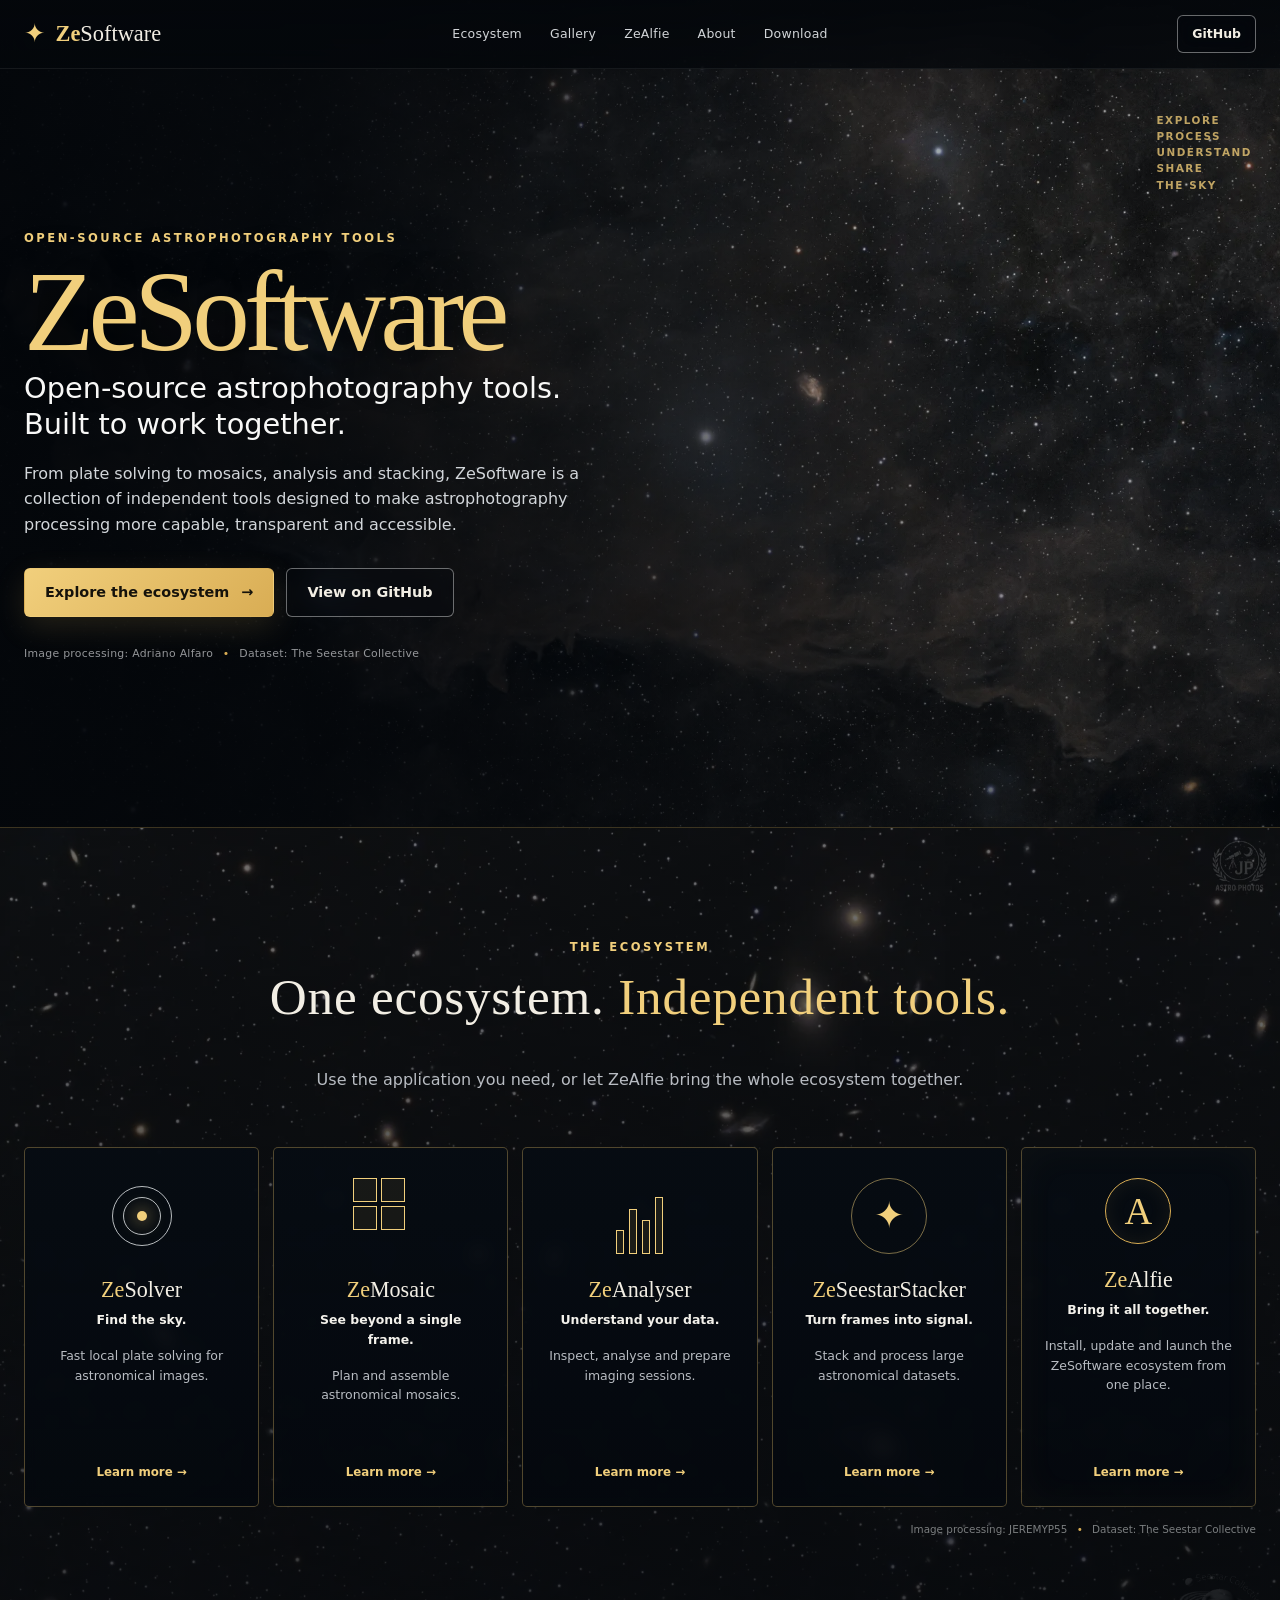
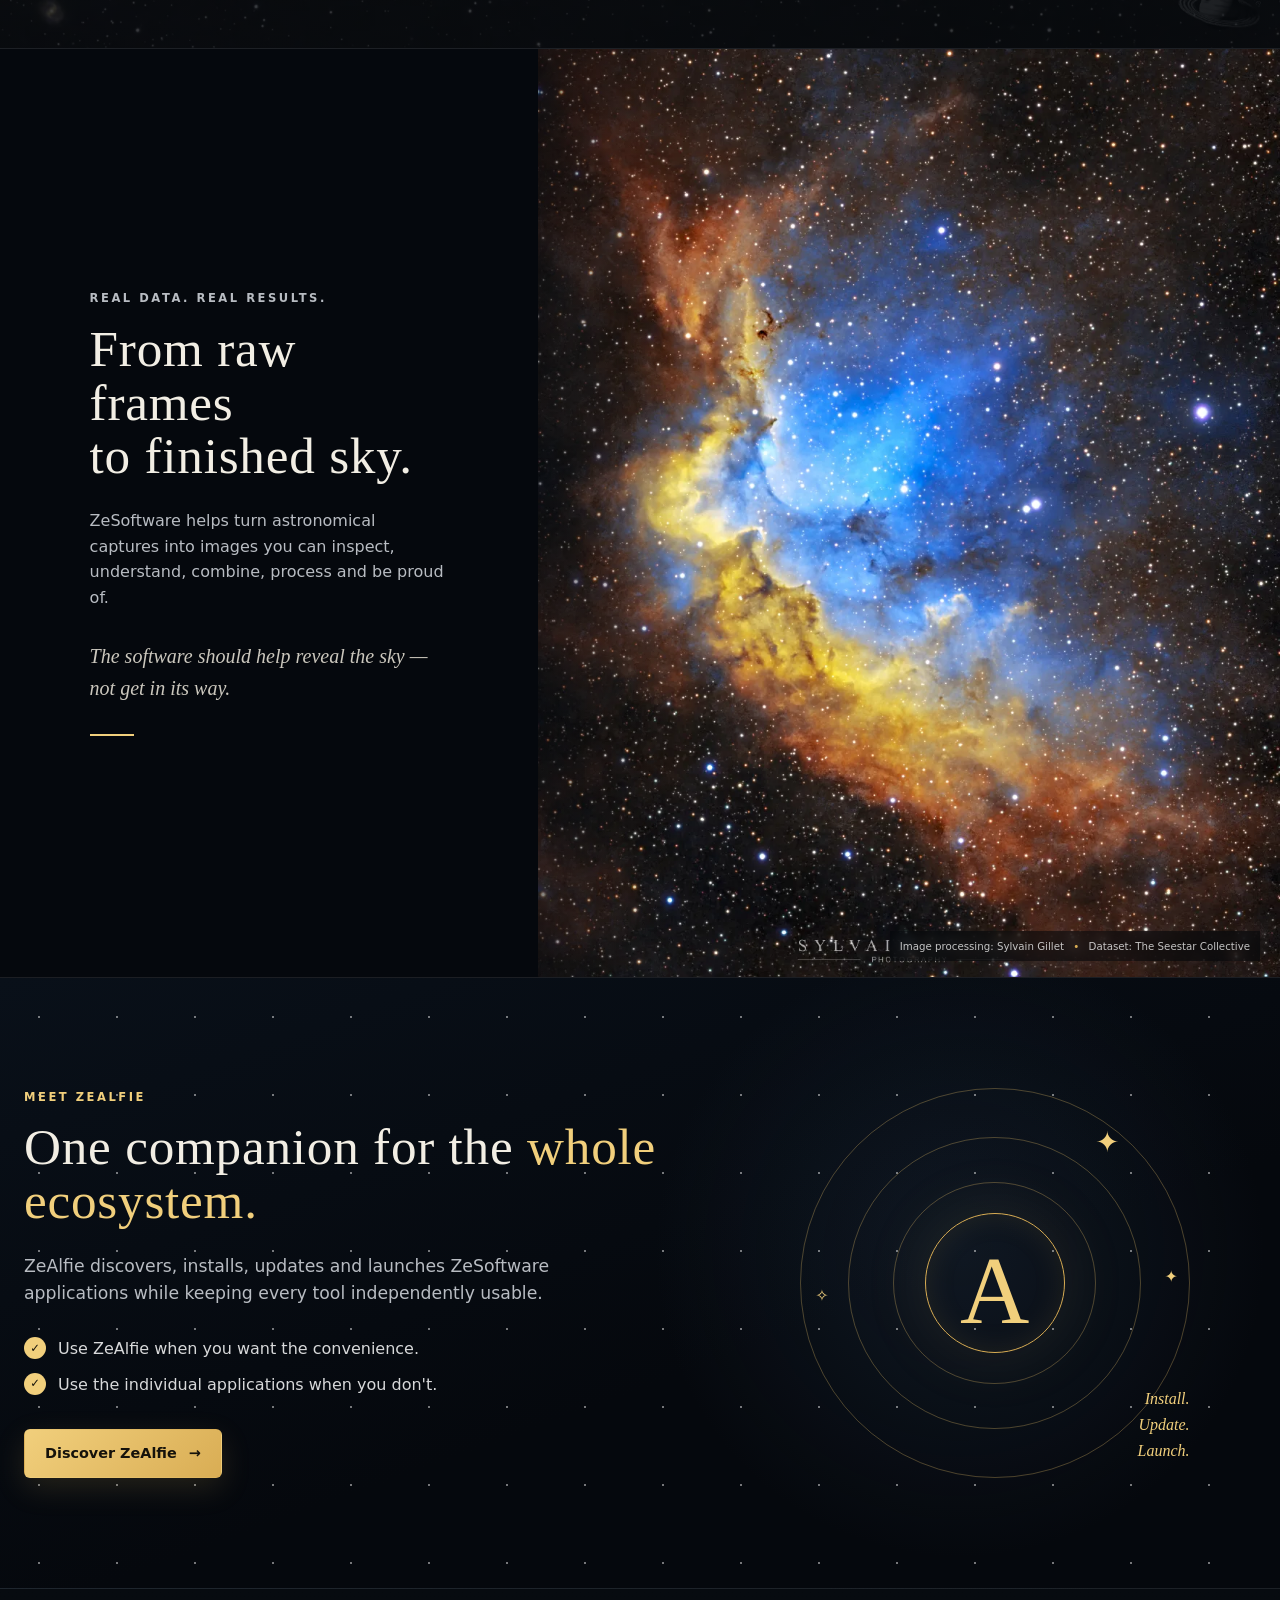
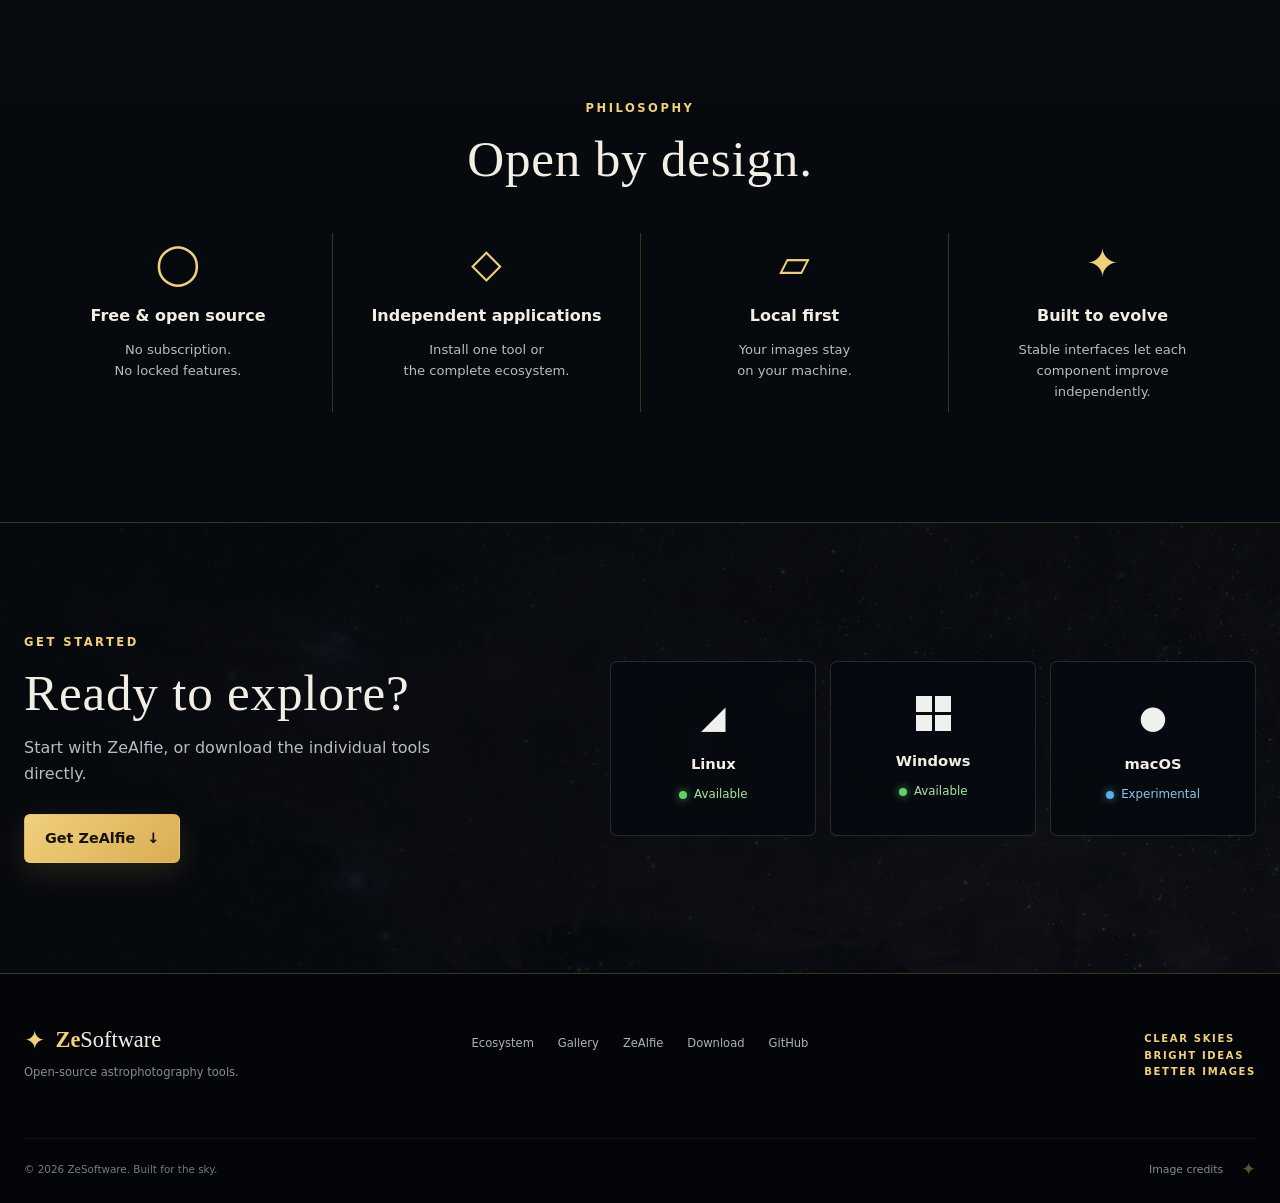
==== index.html @ c3cfb251 "feat: create ZeSoftware public website" ====
﻿<!doctype html>
<html lang="en">
<head>
    <meta charset="utf-8">
    <meta name="viewport" content="width=device-width, initial-scale=1">

    <title>ZeSoftware — Open-source astrophotography tools</title>

    <meta
        name="description"
        content="ZeSoftware is a collection of independent open-source astrophotography tools for plate solving, mosaics, analysis and stacking."
    >

    <meta name="theme-color" content="#070a0f">

    <link rel="stylesheet" href="css/site.css">
</head>

<body>

<header class="site-header" id="top">
    <div class="nav-shell">

        <a class="brand" href="#top" aria-label="ZeSoftware home">
            <span class="brand-star" aria-hidden="true">✦</span>
            <span class="brand-name"><strong>Ze</strong>Software</span>
        </a>

        <button
            class="nav-toggle"
            type="button"
            aria-label="Open navigation"
            aria-expanded="false"
            aria-controls="main-nav"
        >
            <span></span>
            <span></span>
            <span></span>
        </button>

        <nav class="main-nav" id="main-nav" aria-label="Main navigation">
            <a href="#ecosystem">Ecosystem</a>
            <a href="#results">Gallery</a>
            <a href="#zealfie">ZeAlfie</a>
            <a href="#principles">About</a>
            <a href="#download">Download</a>
        </nav>

        <a
            class="button button-small button-outline header-github"
            href="https://github.com/tinystork"
            target="_blank"
            rel="noopener noreferrer"
        >
            GitHub
        </a>

    </div>
</header>


<main>

    <!-- ======================================================
         HERO
         ====================================================== -->

    <section class="hero" aria-labelledby="hero-title">

        <div class="hero-image" aria-hidden="true"></div>
        <div class="hero-shade" aria-hidden="true"></div>

        <div class="shell hero-content">

            <p class="eyebrow">
                Open-source astrophotography tools
            </p>

            <h1 id="hero-title">ZeSoftware</h1>

            <p class="hero-tagline">
                Open-source astrophotography tools.<br>
                <strong>Built to work together.</strong>
            </p>

            <p class="hero-copy">
                From plate solving to mosaics, analysis and stacking,
                ZeSoftware is a collection of independent tools designed
                to make astrophotography processing more capable,
                transparent and accessible.
            </p>

            <div class="hero-actions">
                <a class="button button-primary" href="#ecosystem">
                    Explore the ecosystem
                    <span aria-hidden="true">→</span>
                </a>

                <a
                    class="button button-outline"
                    href="https://github.com/tinystork"
                    target="_blank"
                    rel="noopener noreferrer"
                >
                    View on GitHub
                </a>
            </div>

            <p class="image-credit">
                Image processing: Adriano Alfaro
                <span>•</span>
                Dataset: The Seestar Collective
            </p>

        </div>

        <div class="hero-side-note" aria-hidden="true">
            <span>EXPLORE</span>
            <span>PROCESS</span>
            <span>UNDERSTAND</span>
            <span>SHARE</span>
            <span>THE SKY</span>
        </div>

    </section>


    <!-- ======================================================
         ECOSYSTEM
         ====================================================== -->

    <section class="ecosystem section" id="ecosystem">

        <div class="ecosystem-background" aria-hidden="true"></div>
        <div class="ecosystem-overlay" aria-hidden="true"></div>

        <div class="shell relative">

            <header class="section-heading centered">
                <p class="eyebrow">The ecosystem</p>

                <h2>
                    One ecosystem.
                    <span>Independent tools.</span>
                </h2>

                <p>
                    Use the application you need, or let ZeAlfie
                    bring the whole ecosystem together.
                </p>
            </header>


            <div class="product-grid">

                <article class="product-card">
                    <div class="product-symbol" aria-hidden="true">
                        <span class="orbit orbit-one"></span>
                        <span class="orbit orbit-two"></span>
                        <span class="orbit-dot"></span>
                    </div>

                    <h3><span>Ze</span>Solver</h3>
                    <p class="product-tagline">Find the sky.</p>
                    <p>
                        Fast local plate solving for astronomical images.
                    </p>
                    <a href="https://github.com/tinystork/ZeSolver"
                       target="_blank"
                       rel="noopener noreferrer">
                        Learn more →
                    </a>
                </article>


                <article class="product-card">
                    <div class="product-symbol mosaic-symbol" aria-hidden="true">
                        <span></span>
                        <span></span>
                        <span></span>
                        <span></span>
                    </div>

                    <h3><span>Ze</span>Mosaic</h3>
                    <p class="product-tagline">See beyond a single frame.</p>
                    <p>
                        Plan and assemble astronomical mosaics.
                    </p>
                    <a href="https://github.com/tinystork/ZeMosaic"
                       target="_blank"
                       rel="noopener noreferrer">
                        Learn more →
                    </a>
                </article>


                <article class="product-card">
                    <div class="product-symbol analyser-symbol" aria-hidden="true">
                        <i></i>
                        <i></i>
                        <i></i>
                        <i></i>
                    </div>

                    <h3><span>Ze</span>Analyser</h3>
                    <p class="product-tagline">Understand your data.</p>
                    <p>
                        Inspect, analyse and prepare imaging sessions.
                    </p>
                    <a href="https://github.com/tinystork"
                       target="_blank"
                       rel="noopener noreferrer">
                        Learn more →
                    </a>
                </article>


                <article class="product-card">
                    <div class="product-symbol stacker-symbol" aria-hidden="true">
                        <span>✦</span>
                    </div>

                    <h3><span>Ze</span>SeestarStacker</h3>
                    <p class="product-tagline">Turn frames into signal.</p>
                    <p>
                        Stack and process large astronomical datasets.
                    </p>
                    <a href="https://github.com/tinystork/zeseestarstacker"
                       target="_blank"
                       rel="noopener noreferrer">
                        Learn more →
                    </a>
                </article>


                <article class="product-card product-card-featured">
                    <div class="product-symbol alfie-symbol" aria-hidden="true">
                        A
                    </div>

                    <h3><span>Ze</span>Alfie</h3>
                    <p class="product-tagline">Bring it all together.</p>
                    <p>
                        Install, update and launch the ZeSoftware ecosystem
                        from one place.
                    </p>
                    <a href="https://github.com/tinystork/ZeAlfie"
                       target="_blank"
                       rel="noopener noreferrer">
                        Learn more →
                    </a>
                </article>

            </div>

            <p class="section-credit">
                Image processing: JEREMYP55
                <span>•</span>
                Dataset: The Seestar Collective
            </p>

        </div>
    </section>


    <!-- ======================================================
         RESULTS
         ====================================================== -->

    <section class="showcase" id="results">

        <div class="showcase-copy">

            <div class="showcase-copy-inner">

                <p class="eyebrow">Real data. Real results.</p>

                <h2>
                    From raw frames<br>
                    to finished sky.
                </h2>

                <p>
                    ZeSoftware helps turn astronomical captures into
                    images you can inspect, understand, combine,
                    process and be proud of.
                </p>

                <blockquote>
                    The software should help reveal the sky —
                    not get in its way.
                </blockquote>

                <span class="gold-rule" aria-hidden="true"></span>

            </div>

        </div>


        <figure class="showcase-image">
            <img
                src="media/astrophotography/showcase-sylvain-gillet.png"
                alt="Processed astrophotography image by Sylvain Gillet using a dataset from The Seestar Collective."
            >

            <figcaption>
                Image processing: Sylvain Gillet
                <span>•</span>
                Dataset: The Seestar Collective
            </figcaption>
        </figure>

    </section>


    <!-- ======================================================
         ZEALFIE
         ====================================================== -->

    <section class="zealfie section" id="zealfie">

        <div class="zealfie-stars" aria-hidden="true"></div>

        <div class="shell zealfie-layout">

            <div class="zealfie-copy">

                <p class="eyebrow">Meet ZeAlfie</p>

                <h2>
                    One companion for the
                    <span>whole ecosystem.</span>
                </h2>

                <p class="large-copy">
                    ZeAlfie discovers, installs, updates and launches
                    ZeSoftware applications while keeping every tool
                    independently usable.
                </p>

                <ul class="check-list">
                    <li>
                        <span>✓</span>
                        Use ZeAlfie when you want the convenience.
                    </li>

                    <li>
                        <span>✓</span>
                        Use the individual applications when you don't.
                    </li>
                </ul>

                <a
                    class="button button-primary"
                    href="https://github.com/tinystork/ZeAlfie"
                    target="_blank"
                    rel="noopener noreferrer"
                >
                    Discover ZeAlfie
                    <span aria-hidden="true">→</span>
                </a>

            </div>


            <div class="alfie-emblem" aria-hidden="true">

                <div class="alfie-emblem-ring ring-one"></div>
                <div class="alfie-emblem-ring ring-two"></div>
                <div class="alfie-emblem-ring ring-three"></div>

                <div class="alfie-letter">A</div>

                <span class="alfie-star star-a">✦</span>
                <span class="alfie-star star-b">✧</span>
                <span class="alfie-star star-c">✦</span>

                <p>
                    Install.<br>
                    Update.<br>
                    Launch.
                </p>

            </div>

        </div>

    </section>


    <!-- ======================================================
         PRINCIPLES
         ====================================================== -->

    <section class="principles section" id="principles">

        <div class="shell">

            <header class="section-heading centered compact">
                <p class="eyebrow">Philosophy</p>
                <h2>Open by design.</h2>
            </header>


            <div class="principle-grid">

                <article class="principle">
                    <div class="principle-icon">◯</div>
                    <h3>Free &amp; open source</h3>
                    <p>
                        No subscription.<br>
                        No locked features.
                    </p>
                </article>


                <article class="principle">
                    <div class="principle-icon">◇</div>
                    <h3>Independent applications</h3>
                    <p>
                        Install one tool or<br>
                        the complete ecosystem.
                    </p>
                </article>


                <article class="principle">
                    <div class="principle-icon">▱</div>
                    <h3>Local first</h3>
                    <p>
                        Your images stay<br>
                        on your machine.
                    </p>
                </article>


                <article class="principle">
                    <div class="principle-icon">✦</div>
                    <h3>Built to evolve</h3>
                    <p>
                        Stable interfaces let each component
                        improve independently.
                    </p>
                </article>

            </div>

        </div>

    </section>


    <!-- ======================================================
         DOWNLOAD
         ====================================================== -->

    <section class="download section" id="download">

        <div class="download-sky" aria-hidden="true"></div>

        <div class="shell download-layout">

            <div class="download-copy">
                <p class="eyebrow">Get started</p>

                <h2>Ready to explore?</h2>

                <p>
                    Start with ZeAlfie, or download the individual
                    tools directly.
                </p>

                <a
                    class="button button-primary"
                    href="https://github.com/tinystork/ZeAlfie"
                    target="_blank"
                    rel="noopener noreferrer"
                >
                    Get ZeAlfie
                    <span aria-hidden="true">↓</span>
                </a>
            </div>


            <div class="platform-grid">

                <article class="platform-card">
                    <div class="platform-icon">◢</div>
                    <h3>Linux</h3>
                    <p class="platform-status available">
                        <span></span>
                        Available
                    </p>
                </article>


                <article class="platform-card">
                    <div class="platform-icon windows-icon">
                        <span></span>
                        <span></span>
                        <span></span>
                        <span></span>
                    </div>

                    <h3>Windows</h3>
                    <p class="platform-status available">
                        <span></span>
                        Available
                    </p>
                </article>


                <article class="platform-card">
                    <div class="platform-icon">●</div>
                    <h3>macOS</h3>
                    <p class="platform-status experimental">
                        <span></span>
                        Experimental
                    </p>
                </article>

            </div>

        </div>
    </section>

</main>


<!-- ==========================================================
     FOOTER
     ========================================================== -->

<footer class="site-footer">

    <div class="shell footer-grid">

        <div>
            <a class="brand footer-brand" href="#top">
                <span class="brand-star">✦</span>
                <span class="brand-name"><strong>Ze</strong>Software</span>
            </a>

            <p class="footer-description">
                Open-source astrophotography tools.
            </p>
        </div>


        <nav class="footer-nav" aria-label="Footer navigation">
            <a href="#ecosystem">Ecosystem</a>
            <a href="#results">Gallery</a>
            <a href="#zealfie">ZeAlfie</a>
            <a href="#download">Download</a>
            <a
                href="https://github.com/tinystork"
                target="_blank"
                rel="noopener noreferrer"
            >
                GitHub
            </a>
        </nav>


        <div class="footer-motto">
            <span>Clear skies</span>
            <span>Bright ideas</span>
            <span>Better images</span>
        </div>

    </div>


    <div class="shell footer-bottom">

        <p>
            © 2026 ZeSoftware.
            Built for the sky.
        </p>

        <div class="footer-credit-link">
            <button
                type="button"
                class="credits-button"
                id="credits-button"
            >
                Image credits
            </button>

            <button
                type="button"
                class="secret-star"
                id="secret-star"
                aria-label="A small golden star"
                title=""
            >
                ✦
            </button>
        </div>

    </div>

</footer>


<!-- ==========================================================
     IMAGE CREDITS MODAL
     ========================================================== -->

<div
    class="modal"
    id="credits-modal"
    aria-hidden="true"
    role="dialog"
    aria-modal="true"
    aria-labelledby="credits-title"
>

    <div class="modal-backdrop" data-close-modal></div>

    <div class="modal-panel">

        <button
            class="modal-close"
            type="button"
            aria-label="Close image credits"
            data-close-modal
        >
            ×
        </button>

        <p class="eyebrow">Acknowledgements</p>

        <h2 id="credits-title">Image credits</h2>

        <div class="credits-list">

            <p>
                <strong>Hero image</strong><br>
                Image processing: Adriano Alfaro<br>
                Dataset: The Seestar Collective
            </p>

            <p>
                <strong>Showcase image</strong><br>
                Image processing: Sylvain Gillet<br>
                Dataset: The Seestar Collective
            </p>

            <p>
                <strong>Ecosystem background</strong><br>
                Image processing: JEREMYP55<br>
                Dataset: The Seestar Collective
            </p>

        </div>

    </div>

</div>


<!-- ==========================================================
     SECRET HOUSE OF ZESOFTWARE
     ========================================================== -->

<div
    class="crest-modal"
    id="crest-modal"
    aria-hidden="true"
    role="dialog"
    aria-modal="true"
    aria-label="House of ZeSoftware"
>

    <div class="crest-backdrop" data-close-crest></div>

    <div class="crest-panel">

        <button
            class="crest-close"
            type="button"
            aria-label="Close"
            data-close-crest
        >
            ×
        </button>

        <img
            src="media/armoiries.png"
            alt="The coat of arms of the House of ZeSoftware: a flying stork and two crossed butter knives beneath an astronomical star."
        >

        <p>
            <strong>HOUSE OF ZESOFTWARE</strong><br>
            <em>Minus acuti, sed bene tractati, omnia perficiunt.</em>
        </p>

    </div>

</div>


<script src="js/site.js"></script>

</body>
</html>
---- css/site.css ----
﻿:root {
    --bg: #070a0f;
    --bg-soft: #0b1017;
    --bg-card: rgba(8, 13, 19, 0.84);

    --text: #f2eee4;
    --text-soft: #b8bcc2;
    --text-muted: #858c96;

    --gold: #d9ad54;
    --gold-light: #f1cf7c;
    --gold-dark: #967035;

    --line: rgba(218, 174, 84, 0.25);
    --line-soft: rgba(255, 255, 255, 0.09);

    --shell: 1240px;

    --serif:
        Georgia,
        "Times New Roman",
        serif;

    --sans:
        Inter,
        ui-sans-serif,
        system-ui,
        -apple-system,
        BlinkMacSystemFont,
        "Segoe UI",
        sans-serif;
}


*,
*::before,
*::after {
    box-sizing: border-box;
}


html {
    scroll-behavior: smooth;
    background: var(--bg);
}


body {
    margin: 0;
    min-width: 320px;

    color: var(--text);
    background:
        radial-gradient(circle at 50% 0%, rgba(22, 37, 56, 0.30), transparent 40rem),
        var(--bg);

    font-family: var(--sans);
    font-size: 16px;
    line-height: 1.6;

    overflow-x: hidden;
}


body.modal-open {
    overflow: hidden;
}


img {
    display: block;
    max-width: 100%;
}


a {
    color: inherit;
    text-decoration: none;
}


button,
a {
    -webkit-tap-highlight-color: transparent;
}


button {
    font: inherit;
}


.shell {
    width: min(calc(100% - 48px), var(--shell));
    margin-inline: auto;
}


.relative {
    position: relative;
    z-index: 2;
}


.section {
    position: relative;
    padding: 110px 0;
}


.eyebrow {
    margin: 0 0 14px;

    color: var(--gold-light);

    font-size: 0.72rem;
    font-weight: 700;
    letter-spacing: 0.22em;
    text-transform: uppercase;
}


h1,
h2,
h3,
p {
    margin-top: 0;
}


h1,
h2 {
    font-family: var(--serif);
    font-weight: 400;
}


h2 {
    font-size: clamp(2rem, 4vw, 3.8rem);
    line-height: 1.05;
    letter-spacing: 0.015em;
}


h2 span {
    color: var(--gold-light);
}


.button {
    display: inline-flex;
    min-height: 48px;
    align-items: center;
    justify-content: center;
    gap: 12px;

    padding: 12px 20px;

    border: 1px solid transparent;
    border-radius: 6px;

    font-size: 0.9rem;
    font-weight: 700;

    transition:
        transform 160ms ease,
        border-color 160ms ease,
        color 160ms ease,
        background-color 160ms ease,
        box-shadow 160ms ease;
}


.button:hover {
    transform: translateY(-2px);
}


.button-primary {
    color: #15120b;

    background:
        linear-gradient(
            135deg,
            var(--gold-light),
            var(--gold)
        );

    box-shadow:
        0 10px 30px rgba(217, 173, 84, 0.15);
}


.button-primary:hover {
    box-shadow:
        0 12px 36px rgba(217, 173, 84, 0.26);
}


.button-outline {
    color: var(--text);

    border-color: rgba(255,255,255,0.40);
    background: rgba(6, 9, 14, 0.36);

    backdrop-filter: blur(8px);
}


.button-outline:hover {
    border-color: var(--gold);
}


.button-small {
    min-height: 38px;
    padding: 8px 14px;
    font-size: 0.78rem;
}


/* ============================================================
   HEADER
   ============================================================ */

.site-header {
    position: fixed;
    z-index: 50;
    top: 0;
    left: 0;
    width: 100%;

    border-bottom: 1px solid rgba(255,255,255,0.07);

    background:
        linear-gradient(
            180deg,
            rgba(4, 7, 11, 0.94),
            rgba(4, 7, 11, 0.80)
        );

    backdrop-filter: blur(14px);
}


.nav-shell {
    width: min(calc(100% - 48px), var(--shell));
    min-height: 68px;

    display: grid;
    grid-template-columns: 1fr auto 1fr;
    align-items: center;

    margin-inline: auto;
}


.brand {
    display: inline-flex;
    align-items: center;
    gap: 10px;
    justify-self: start;
}


.brand-star {
    color: var(--gold-light);
    font-size: 1.6rem;
    line-height: 1;
}


.brand-name {
    font-family: var(--serif);
    font-size: 1.4rem;
}


.brand-name strong {
    color: var(--gold-light);
    font-weight: 600;
}


.main-nav {
    display: flex;
    align-items: center;
    gap: 28px;
}


.main-nav a {
    position: relative;

    color: #d2d5d8;

    font-size: 0.78rem;
    letter-spacing: 0.02em;
}


.main-nav a::after {
    content: "";

    position: absolute;
    left: 50%;
    bottom: -8px;

    width: 0;
    height: 1px;

    background: var(--gold-light);

    transform: translateX(-50%);
    transition: width 160ms ease;
}


.main-nav a:hover {
    color: #fff;
}


.main-nav a:hover::after {
    width: 100%;
}


.header-github {
    justify-self: end;
}


.nav-toggle {
    display: none;
}


/* ============================================================
   HERO
   ============================================================ */

.hero {
    position: relative;

    min-height: 800px;
    height: 92vh;

    display: flex;
    align-items: center;

    overflow: hidden;

    border-bottom: 1px solid var(--line);
}


.hero-image {
    position: absolute;
    inset: 0;

    background-image:
        url("../media/astrophotography/hero-adriano-alfaro.png");

    background-size: cover;
    background-position: center 48%;
}


.hero-shade {
    position: absolute;
    inset: 0;

    background:
        linear-gradient(
            90deg,
            rgba(3, 6, 10, 0.96) 0%,
            rgba(3, 6, 10, 0.88) 25%,
            rgba(3, 6, 10, 0.48) 55%,
            rgba(3, 6, 10, 0.13) 80%,
            rgba(3, 6, 10, 0.23) 100%
        ),
        linear-gradient(
            180deg,
            rgba(3, 6, 10, 0.40),
            transparent 30%,
            rgba(3, 6, 10, 0.55)
        );
}


.hero-content {
    position: relative;
    z-index: 2;

    padding-top: 64px;
}


.hero h1 {
    max-width: 700px;

    margin-bottom: 8px;

    color: var(--gold-light);

    font-size: clamp(4.8rem, 9vw, 8.6rem);
    line-height: 0.88;
    letter-spacing: -0.05em;

    text-shadow:
        0 8px 50px rgba(0,0,0,0.55);
}


.hero-tagline {
    margin-bottom: 18px;

    color: #f8f8f7;

    font-size: clamp(1.25rem, 2.3vw, 1.8rem);
    line-height: 1.25;
}


.hero-tagline strong {
    font-weight: 500;
}


.hero-copy {
    max-width: 620px;
    margin-bottom: 30px;

    color: #d2d6da;
    font-size: 1rem;
}


.hero-actions {
    display: flex;
    flex-wrap: wrap;
    gap: 12px;
}


.image-credit {
    margin: 28px 0 0;

    color: rgba(235,238,240,0.62);

    font-size: 0.68rem;
    letter-spacing: 0.025em;
}


.image-credit span,
.section-credit span,
.showcase-image figcaption span {
    margin: 0 6px;
    color: var(--gold);
}


.hero-side-note {
    position: absolute;
    z-index: 2;

    top: 112px;
    right: max(28px, calc((100% - var(--shell)) / 2));

    display: flex;
    flex-direction: column;

    color: rgba(238, 202, 119, 0.78);

    font-size: 0.65rem;
    font-weight: 700;
    letter-spacing: 0.15em;
    line-height: 1.55;
}


/* ============================================================
   SECTION HEADINGS
   ============================================================ */

.section-heading {
    margin-bottom: 55px;
}


.section-heading.centered {
    text-align: center;
}


.section-heading.centered p:not(.eyebrow) {
    max-width: 680px;
    margin-inline: auto;
    color: var(--text-soft);
}


.section-heading.compact {
    margin-bottom: 48px;
}


/* ============================================================
   ECOSYSTEM
   ============================================================ */

.ecosystem {
    overflow: hidden;

    border-bottom: 1px solid var(--line-soft);
}


.ecosystem-background {
    position: absolute;
    inset: 0;

    background-image:
        url("../media/astrophotography/ecosystem-jeremyp55.png");

    background-size: cover;
    background-position: center;
}


.ecosystem-overlay {
    position: absolute;
    inset: 0;

    background:
        linear-gradient(
            rgba(4, 7, 11, 0.56),
            rgba(4, 7, 11, 0.80)
        );
}


.product-grid {
    display: grid;
    grid-template-columns: repeat(5, 1fr);
    gap: 14px;
}


.product-card {
    min-height: 360px;

    display: flex;
    flex-direction: column;
    align-items: center;

    padding: 30px 22px 24px;

    text-align: center;

    border: 1px solid rgba(223, 186, 103, 0.35);
    border-radius: 5px;

    background:
        linear-gradient(
            180deg,
            rgba(6, 12, 19, 0.90),
            rgba(4, 8, 14, 0.82)
        );

    backdrop-filter: blur(7px);

    transition:
        transform 180ms ease,
        border-color 180ms ease,
        background-color 180ms ease;
}


.product-card:hover {
    transform: translateY(-5px);
    border-color: rgba(242, 204, 117, 0.80);
}


.product-card-featured {
    box-shadow:
        inset 0 0 40px rgba(217,173,84,0.04);
}


.product-symbol {
    position: relative;

    width: 76px;
    height: 76px;

    display: grid;
    place-items: center;

    margin-bottom: 18px;

    color: var(--gold-light);
}


.orbit {
    position: absolute;
    border: 1px solid rgba(234, 237, 239, 0.78);
    border-radius: 50%;
}


.orbit-one {
    width: 60px;
    height: 60px;
}


.orbit-two {
    width: 38px;
    height: 38px;
}


.orbit-dot {
    width: 10px;
    height: 10px;

    border-radius: 50%;

    background: var(--gold-light);
    box-shadow: 0 0 18px var(--gold-light);
}


.mosaic-symbol {
    grid-template-columns: repeat(2, 24px);
    grid-template-rows: repeat(2, 24px);
    gap: 4px;
}


.mosaic-symbol span {
    width: 24px;
    height: 24px;

    border: 1px solid var(--gold-light);
    background: rgba(217,173,84,0.08);
}


.analyser-symbol {
    display: flex;
    align-items: end;
    justify-content: center;
    gap: 5px;
}


.analyser-symbol i {
    width: 8px;
    border: 1px solid var(--gold-light);
    background: rgba(217,173,84,0.10);
}


.analyser-symbol i:nth-child(1) { height: 24px; }
.analyser-symbol i:nth-child(2) { height: 45px; }
.analyser-symbol i:nth-child(3) { height: 34px; }
.analyser-symbol i:nth-child(4) { height: 57px; }


.stacker-symbol {
    border: 1px solid rgba(241,207,124,0.5);
    border-radius: 50%;
}


.stacker-symbol span {
    font-size: 2.3rem;
}


.alfie-symbol {
    width: 66px;
    height: 66px;

    border: 1px solid var(--gold);
    border-radius: 50%;

    font-family: var(--serif);
    font-size: 2.4rem;

    box-shadow:
        inset 0 0 20px rgba(217,173,84,0.08);
}


.product-card h3 {
    margin-bottom: 2px;

    font-family: var(--serif);
    font-size: 1.38rem;
    font-weight: 400;
}


.product-card h3 span {
    color: var(--gold-light);
}


.product-tagline {
    margin-bottom: 16px;

    color: #f3f1eb;

    font-size: 0.78rem;
    font-weight: 600;
}


.product-card p:not(.product-tagline) {
    color: var(--text-soft);
    font-size: 0.78rem;
}


.product-card a {
    margin-top: auto;

    color: var(--gold-light);

    font-size: 0.74rem;
    font-weight: 700;
}


.section-credit {
    margin: 14px 0 0;

    color: rgba(236,239,240,0.5);

    text-align: right;
    font-size: 0.65rem;
}


/* ============================================================
   SHOWCASE
   ============================================================ */

.showcase {
    min-height: 650px;

    display: grid;
    grid-template-columns: 42% 58%;

    border-bottom: 1px solid var(--line-soft);

    background: #05080d;
}


.showcase-copy {
    display: flex;
    align-items: center;

    padding: 80px 7vw;
}


.showcase-copy-inner {
    max-width: 500px;
    margin-left: auto;
}


.showcase-copy h2 {
    margin-bottom: 25px;
}


.showcase-copy p {
    color: var(--text-soft);
}


.showcase-copy blockquote {
    margin: 30px 0;

    color: #cbc7bd;

    font-family: var(--serif);
    font-size: 1.25rem;
    font-style: italic;
}


.gold-rule {
    display: block;

    width: 44px;
    height: 2px;

    background: var(--gold-light);
}


.showcase-image {
    position: relative;

    margin: 0;

    overflow: hidden;
}


.showcase-image::after {
    content: "";

    position: absolute;
    inset: 0;

    pointer-events: none;

    background:
        linear-gradient(
            90deg,
            rgba(5,8,13,0.50),
            transparent 18%
        );
}


.showcase-image img {
    width: 100%;
    height: 100%;

    object-fit: cover;
    object-position: center;
}


.showcase-image figcaption {
    position: absolute;
    z-index: 2;

    right: 20px;
    bottom: 16px;

    padding: 7px 10px;

    color: rgba(255,255,255,0.75);
    background: rgba(3,6,10,0.55);

    font-size: 0.64rem;

    backdrop-filter: blur(6px);
}


/* ============================================================
   ZEALFIE
   ============================================================ */

.zealfie {
    overflow: hidden;

    border-bottom: 1px solid var(--line-soft);

    background:
        radial-gradient(circle at 75% 45%, rgba(38,58,82,0.30), transparent 30%),
        linear-gradient(160deg, #091019, #05080d 60%);
}


.zealfie-stars {
    position: absolute;
    inset: 0;

    opacity: 0.45;

    background-image:
        radial-gradient(circle, #fff 0 1px, transparent 1.5px);

    background-size: 78px 78px;
}


.zealfie-layout {
    position: relative;
    z-index: 2;

    display: grid;
    grid-template-columns: 1.1fr 0.9fr;
    gap: 70px;
    align-items: center;
}


.zealfie-copy {
    max-width: 650px;
}


.zealfie-copy h2 {
    margin-bottom: 25px;
}


.large-copy {
    max-width: 590px;

    color: var(--text-soft);

    font-size: 1.08rem;
}


.check-list {
    padding: 0;
    margin: 28px 0 32px;

    list-style: none;
}


.check-list li {
    display: flex;
    gap: 12px;
    align-items: flex-start;

    margin-bottom: 10px;

    color: #d8d9da;
}


.check-list span {
    width: 22px;
    height: 22px;

    display: inline-grid;
    flex: 0 0 22px;
    place-items: center;

    margin-top: 1px;

    color: #14110a;
    background: var(--gold-light);

    border-radius: 50%;

    font-size: 0.72rem;
    font-weight: 800;
}


.alfie-emblem {
    position: relative;

    width: min(390px, 80vw);
    aspect-ratio: 1;

    display: grid;
    place-items: center;

    margin-inline: auto;
}


.alfie-emblem-ring {
    position: absolute;

    border: 1px solid rgba(236, 196, 106, 0.30);
    border-radius: 50%;
}


.ring-one {
    width: 100%;
    height: 100%;
}


.ring-two {
    width: 75%;
    height: 75%;
}


.ring-three {
    width: 52%;
    height: 52%;
}


.alfie-letter {
    width: 140px;
    height: 140px;

    display: grid;
    place-items: center;

    border: 1px solid var(--gold);
    border-radius: 50%;

    color: var(--gold-light);

    font-family: var(--serif);
    font-size: 6rem;

    box-shadow:
        0 0 70px rgba(217,173,84,0.10),
        inset 0 0 30px rgba(217,173,84,0.10);
}


.alfie-emblem p {
    position: absolute;
    right: 0;
    bottom: 15px;

    margin: 0;

    color: var(--gold-light);

    font-family: var(--serif);
    font-style: italic;
    text-align: right;
}


.alfie-star {
    position: absolute;
    color: var(--gold-light);
}


.star-a {
    top: 8%;
    right: 18%;
    font-size: 1.8rem;
}


.star-b {
    left: 4%;
    top: 50%;
}


.star-c {
    right: 3%;
    top: 45%;
}


/* ============================================================
   PRINCIPLES
   ============================================================ */

.principles {
    background:
        linear-gradient(180deg, #070b10, #05080c);
}


.principle-grid {
    display: grid;
    grid-template-columns: repeat(4, 1fr);
}


.principle {
    position: relative;

    padding: 10px 38px;

    text-align: center;
}


.principle + .principle {
    border-left: 1px solid var(--line);
}


.principle-icon {
    margin-bottom: 20px;

    color: var(--gold-light);
    font-size: 2.5rem;
    line-height: 1;
}


.principle h3 {
    margin-bottom: 10px;

    font-size: 1rem;
}


.principle p {
    margin: 0;

    color: var(--text-soft);
    font-size: 0.82rem;
}


/* ============================================================
   DOWNLOAD
   ============================================================ */

.download {
    overflow: hidden;

    border-top: 1px solid var(--line);
    border-bottom: 1px solid var(--line);
}


.download-sky {
    position: absolute;
    inset: 0;

    background:
        linear-gradient(
            90deg,
            rgba(5,8,13,0.98),
            rgba(5,8,13,0.82)
        ),
        url("../media/astrophotography/hero-adriano-alfaro.png");

    background-size: cover;
    background-position: center 60%;
}


.download-layout {
    position: relative;
    z-index: 2;

    display: grid;
    grid-template-columns: 1fr 1.25fr;
    gap: 70px;
    align-items: center;
}


.download-copy h2 {
    margin-bottom: 16px;
}


.download-copy p:not(.eyebrow) {
    max-width: 470px;
    margin-bottom: 28px;

    color: var(--text-soft);
}


.platform-grid {
    display: grid;
    grid-template-columns: repeat(3, 1fr);
    gap: 14px;
}


.platform-card {
    min-height: 175px;

    display: flex;
    flex-direction: column;
    align-items: center;
    justify-content: center;

    padding: 24px;

    border: 1px solid rgba(255,255,255,0.13);
    border-radius: 7px;

    background: rgba(6,10,16,0.86);

    backdrop-filter: blur(10px);
}


.platform-icon {
    min-height: 45px;

    display: grid;
    place-items: center;

    color: #f0f0ee;

    font-size: 2rem;
}


.platform-card h3 {
    margin: 8px 0 10px;

    font-size: 0.92rem;
}


.platform-status {
    display: flex;
    align-items: center;
    gap: 7px;

    margin: 0;

    font-size: 0.74rem;
}


.platform-status > span {
    width: 8px;
    height: 8px;

    border-radius: 50%;
}


.platform-status.available {
    color: #a9e6a1;
}


.platform-status.available > span {
    background: #64cf68;
    box-shadow: 0 0 9px rgba(100,207,104,0.7);
}


.platform-status.experimental {
    color: #8dc8e8;
}


.platform-status.experimental > span {
    background: #58afe0;
    box-shadow: 0 0 9px rgba(88,175,224,0.7);
}


.windows-icon {
    display: grid;
    grid-template-columns: 16px 16px;
    grid-template-rows: 16px 16px;
    gap: 3px;
}


.windows-icon span {
    display: block;

    width: 16px;
    height: 16px;

    background: currentColor;
}


/* ============================================================
   FOOTER
   ============================================================ */

.site-footer {
    padding: 48px 0 20px;

    background: #030509;
}


.footer-grid {
    display: grid;
    grid-template-columns: 1fr auto 1fr;
    gap: 40px;
    align-items: start;
}


.footer-brand {
    margin-bottom: 5px;
}


.footer-description {
    color: var(--text-muted);
    font-size: 0.72rem;
}


.footer-nav {
    display: flex;
    gap: 24px;
    align-items: center;

    padding-top: 12px;
}


.footer-nav a {
    color: #acb1b6;
    font-size: 0.72rem;
}


.footer-nav a:hover {
    color: var(--gold-light);
}


.footer-motto {
    display: flex;
    flex-direction: column;
    justify-self: end;

    padding-top: 9px;

    color: var(--gold-light);

    font-size: 0.63rem;
    font-weight: 700;
    letter-spacing: 0.16em;
    text-transform: uppercase;
}


.footer-bottom {
    display: flex;
    align-items: center;
    justify-content: space-between;

    margin-top: 45px;
    padding-top: 16px;

    border-top: 1px solid rgba(255,255,255,0.06);
}


.footer-bottom p {
    margin: 0;

    color: #747b83;
    font-size: 0.65rem;
}


.footer-credit-link {
    display: flex;
    align-items: center;
    gap: 18px;
}


.credits-button,
.secret-star {
    padding: 0;

    color: #838a92;
    background: none;
    border: 0;

    cursor: pointer;
}


.credits-button {
    font-size: 0.68rem;
}


.credits-button:hover {
    color: var(--gold-light);
}


.secret-star {
    color: rgba(214,171,80,0.45);
    font-size: 1.1rem;

    transition:
        color 300ms ease,
        transform 500ms ease,
        text-shadow 300ms ease;
}


.secret-star:hover {
    color: var(--gold-light);

    transform: rotate(72deg);

    text-shadow:
        0 0 15px rgba(241,207,124,0.8);
}


/* ============================================================
   MODALS
   ============================================================ */

.modal,
.crest-modal {
    position: fixed;
    z-index: 100;

    inset: 0;

    display: grid;
    place-items: center;

    padding: 24px;

    opacity: 0;
    visibility: hidden;

    transition:
        opacity 220ms ease,
        visibility 220ms ease;
}


.modal.open,
.crest-modal.open {
    opacity: 1;
    visibility: visible;
}


.modal-backdrop,
.crest-backdrop {
    position: absolute;
    inset: 0;

    background: rgba(0, 0, 0, 0.88);

    backdrop-filter: blur(12px);
}


.modal-panel {
    position: relative;
    z-index: 2;

    width: min(520px, 100%);

    padding: 38px;

    border: 1px solid rgba(217,173,84,0.35);
    border-radius: 6px;

    background: #090e15;

    box-shadow:
        0 30px 80px rgba(0,0,0,0.65);
}


.modal-panel h2 {
    margin-bottom: 25px;

    font-size: 2rem;
}


.credits-list p {
    margin-bottom: 20px;
    color: var(--text-soft);
}


.credits-list strong {
    color: var(--gold-light);
}


.modal-close,
.crest-close {
    position: absolute;
    z-index: 3;

    top: 14px;
    right: 18px;

    padding: 0;

    color: rgba(255,255,255,0.70);
    background: none;
    border: 0;

    font-size: 2rem;
    line-height: 1;

    cursor: pointer;
}


.modal-close:hover,
.crest-close:hover {
    color: var(--gold-light);
}


.crest-modal {
    padding: 16px;
}


.crest-backdrop {
    background:
        radial-gradient(
            circle at 50% 50%,
            rgba(17,25,36,0.75),
            rgba(0,0,0,0.96)
        );
}


.crest-panel {
    position: relative;
    z-index: 2;

    max-width: min(670px, 92vw);
    max-height: 94vh;

    text-align: center;
}


.crest-panel img {
    max-height: 82vh;

    width: auto;
    margin-inline: auto;

    object-fit: contain;

    border: 1px solid rgba(217,173,84,0.28);

    box-shadow:
        0 25px 100px rgba(0,0,0,0.95),
        0 0 70px rgba(217,173,84,0.08);
}


.crest-panel p {
    margin: 12px 0 0;

    color: #c9b07b;

    font-family: var(--serif);
    font-size: 0.82rem;
    letter-spacing: 0.04em;
}


.crest-panel strong {
    color: var(--gold-light);
    letter-spacing: 0.12em;
}


.crest-close {
    top: -4px;
    right: -36px;
}


/* ============================================================
   RESPONSIVE
   ============================================================ */

@media (max-width: 1100px) {

    .product-grid {
        grid-template-columns: repeat(3, 1fr);
    }


    .showcase {
        grid-template-columns: 1fr;
    }


    .showcase-copy {
        min-height: 440px;
    }


    .showcase-copy-inner {
        max-width: 760px;
        margin-inline: auto;
    }


    .showcase-image {
        height: 720px;
    }


    .principle-grid {
        grid-template-columns: repeat(2, 1fr);
        gap: 45px 0;
    }


    .principle:nth-child(3) {
        border-left: 0;
    }


    .download-layout {
        grid-template-columns: 1fr;
    }

}


@media (max-width: 850px) {

    .nav-shell {
        grid-template-columns: 1fr auto;
    }


    .header-github {
        display: none;
    }


    .nav-toggle {
        display: flex;
        flex-direction: column;
        gap: 5px;

        justify-self: end;

        width: 38px;
        height: 38px;

        align-items: center;
        justify-content: center;

        padding: 0;

        color: white;
        background: none;

        border: 1px solid rgba(255,255,255,0.15);
        border-radius: 4px;

        cursor: pointer;
    }


    .nav-toggle span {
        width: 17px;
        height: 1px;
        background: currentColor;
    }


    .main-nav {
        position: absolute;

        top: 68px;
        left: 0;
        width: 100%;

        display: none;
        flex-direction: column;
        align-items: stretch;
        gap: 0;

        padding: 12px 24px 20px;

        background: rgba(4,7,11,0.97);

        border-bottom: 1px solid var(--line);
    }


    .main-nav.open {
        display: flex;
    }


    .main-nav a {
        padding: 13px 0;
        border-bottom: 1px solid rgba(255,255,255,0.05);
    }


    .main-nav a::after {
        display: none;
    }


    .hero {
        min-height: 760px;
        height: auto;
        padding: 150px 0 90px;
    }


    .hero-content {
        padding-top: 0;
    }


    .hero h1 {
        font-size: clamp(4rem, 17vw, 6.8rem);
    }


    .hero-side-note {
        display: none;
    }


    .product-grid {
        grid-template-columns: repeat(2, 1fr);
    }


    .zealfie-layout {
        grid-template-columns: 1fr;
    }


    .alfie-emblem {
        margin-top: 20px;
    }


    .footer-grid {
        grid-template-columns: 1fr;
    }


    .footer-nav {
        flex-wrap: wrap;
    }


    .footer-motto {
        justify-self: start;
    }

}


@media (max-width: 620px) {

    .shell,
    .nav-shell {
        width: min(calc(100% - 32px), var(--shell));
    }


    .section {
        padding: 78px 0;
    }


    .hero {
        min-height: 720px;
        padding-top: 125px;
    }


    .hero-image {
        background-position: 62% center;
    }


    .hero-shade {
        background:
            linear-gradient(
                90deg,
                rgba(3,6,10,0.96),
                rgba(3,6,10,0.69)
            ),
            linear-gradient(
                180deg,
                rgba(3,6,10,0.25),
                rgba(3,6,10,0.78)
            );
    }


    .hero-copy {
        font-size: 0.92rem;
    }


    .hero-actions {
        align-items: stretch;
        flex-direction: column;
        max-width: 320px;
    }


    .product-grid {
        grid-template-columns: 1fr;
    }


    .product-card {
        min-height: 330px;
    }


    .showcase-copy {
        min-height: auto;
        padding: 70px 24px;
    }


    .showcase-image {
        height: 570px;
    }


    .showcase-image figcaption {
        right: 8px;
        bottom: 8px;
        max-width: calc(100% - 16px);
    }


    .principle-grid {
        grid-template-columns: 1fr;
    }


    .principle {
        padding: 20px 12px 35px;
    }


    .principle + .principle {
        border-left: 0;
        border-top: 1px solid var(--line);
        padding-top: 40px;
    }


    .platform-grid {
        grid-template-columns: 1fr;
    }


    .platform-card {
        min-height: 140px;
    }


    .footer-bottom {
        align-items: flex-start;
        flex-direction: column;
        gap: 15px;
    }


    .crest-close {
        top: 8px;
        right: 8px;

        width: 34px;
        height: 34px;

        display: grid;
        place-items: center;

        background: rgba(0,0,0,0.65);
        border-radius: 50%;
    }

}


@media (prefers-reduced-motion: reduce) {

    html {
        scroll-behavior: auto;
    }


    *,
    *::before,
    *::after {
        animation-duration: 0.01ms !important;
        transition-duration: 0.01ms !important;
    }

}
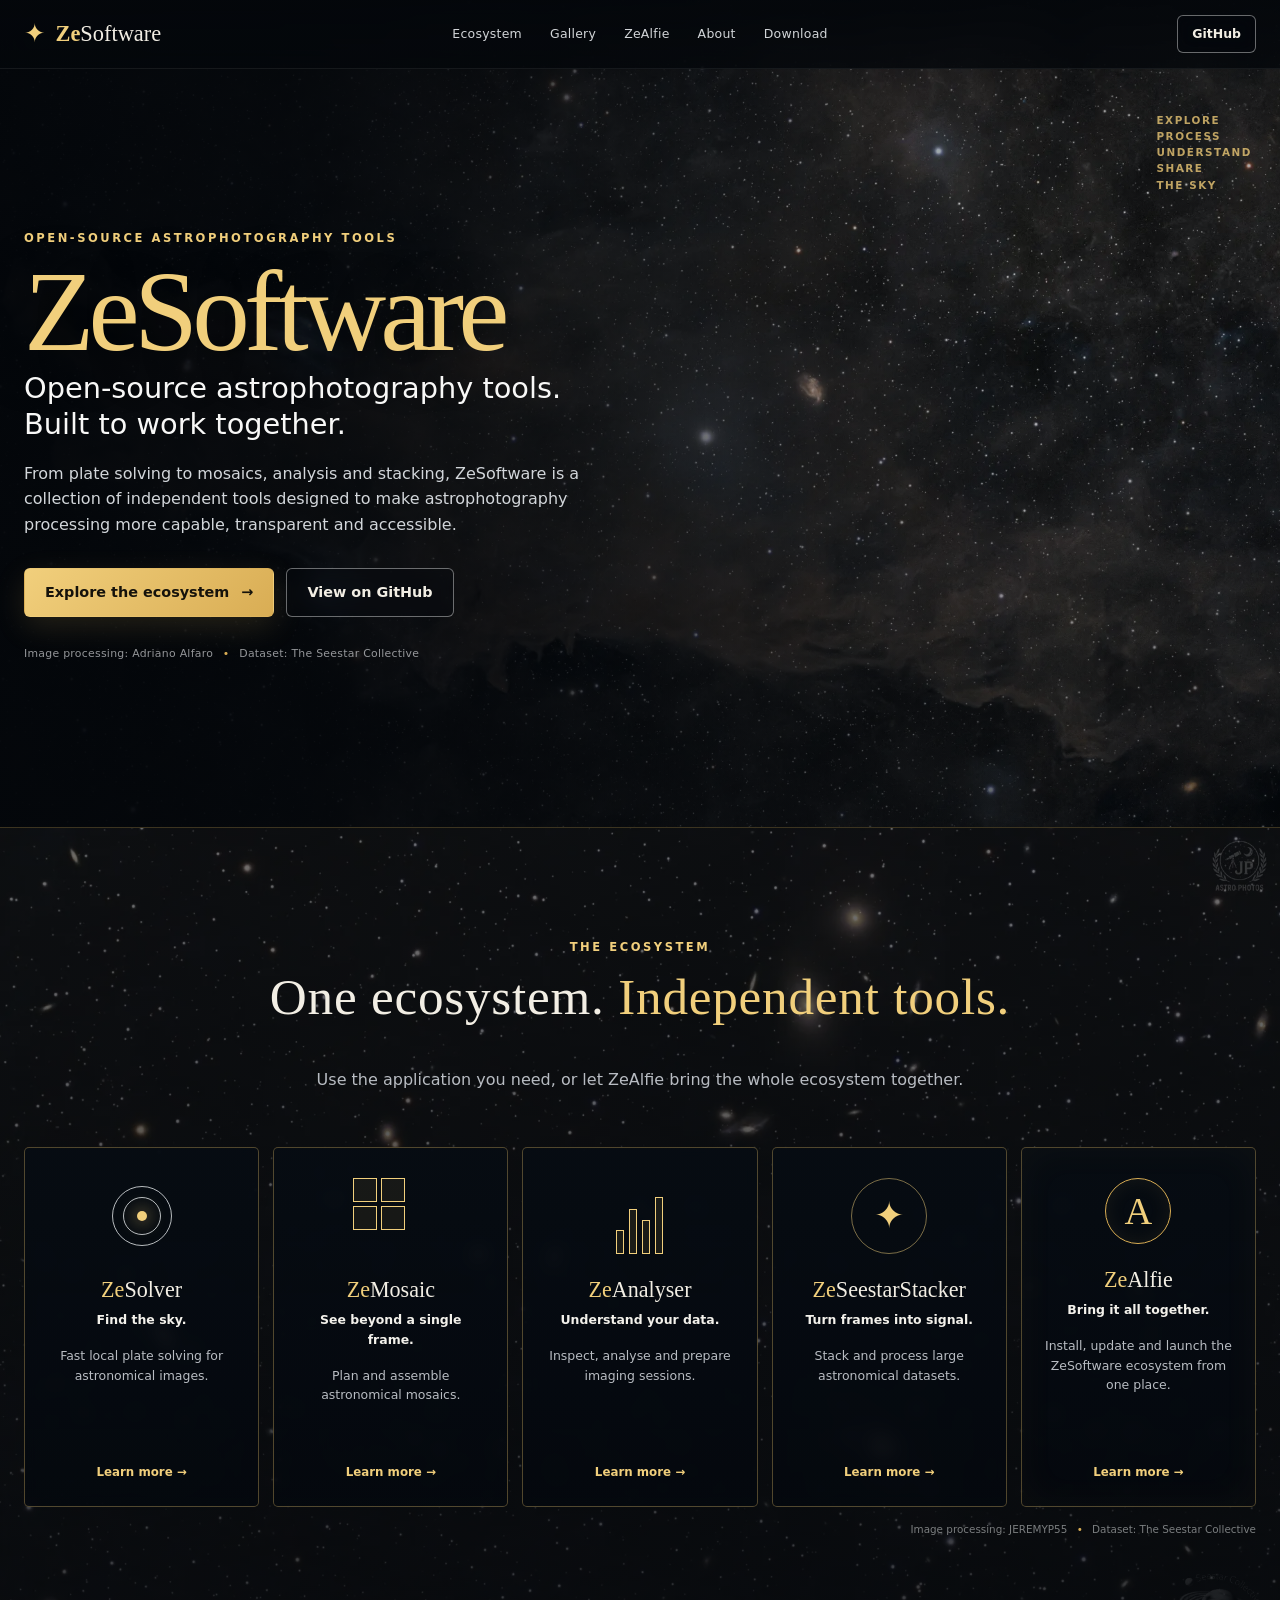
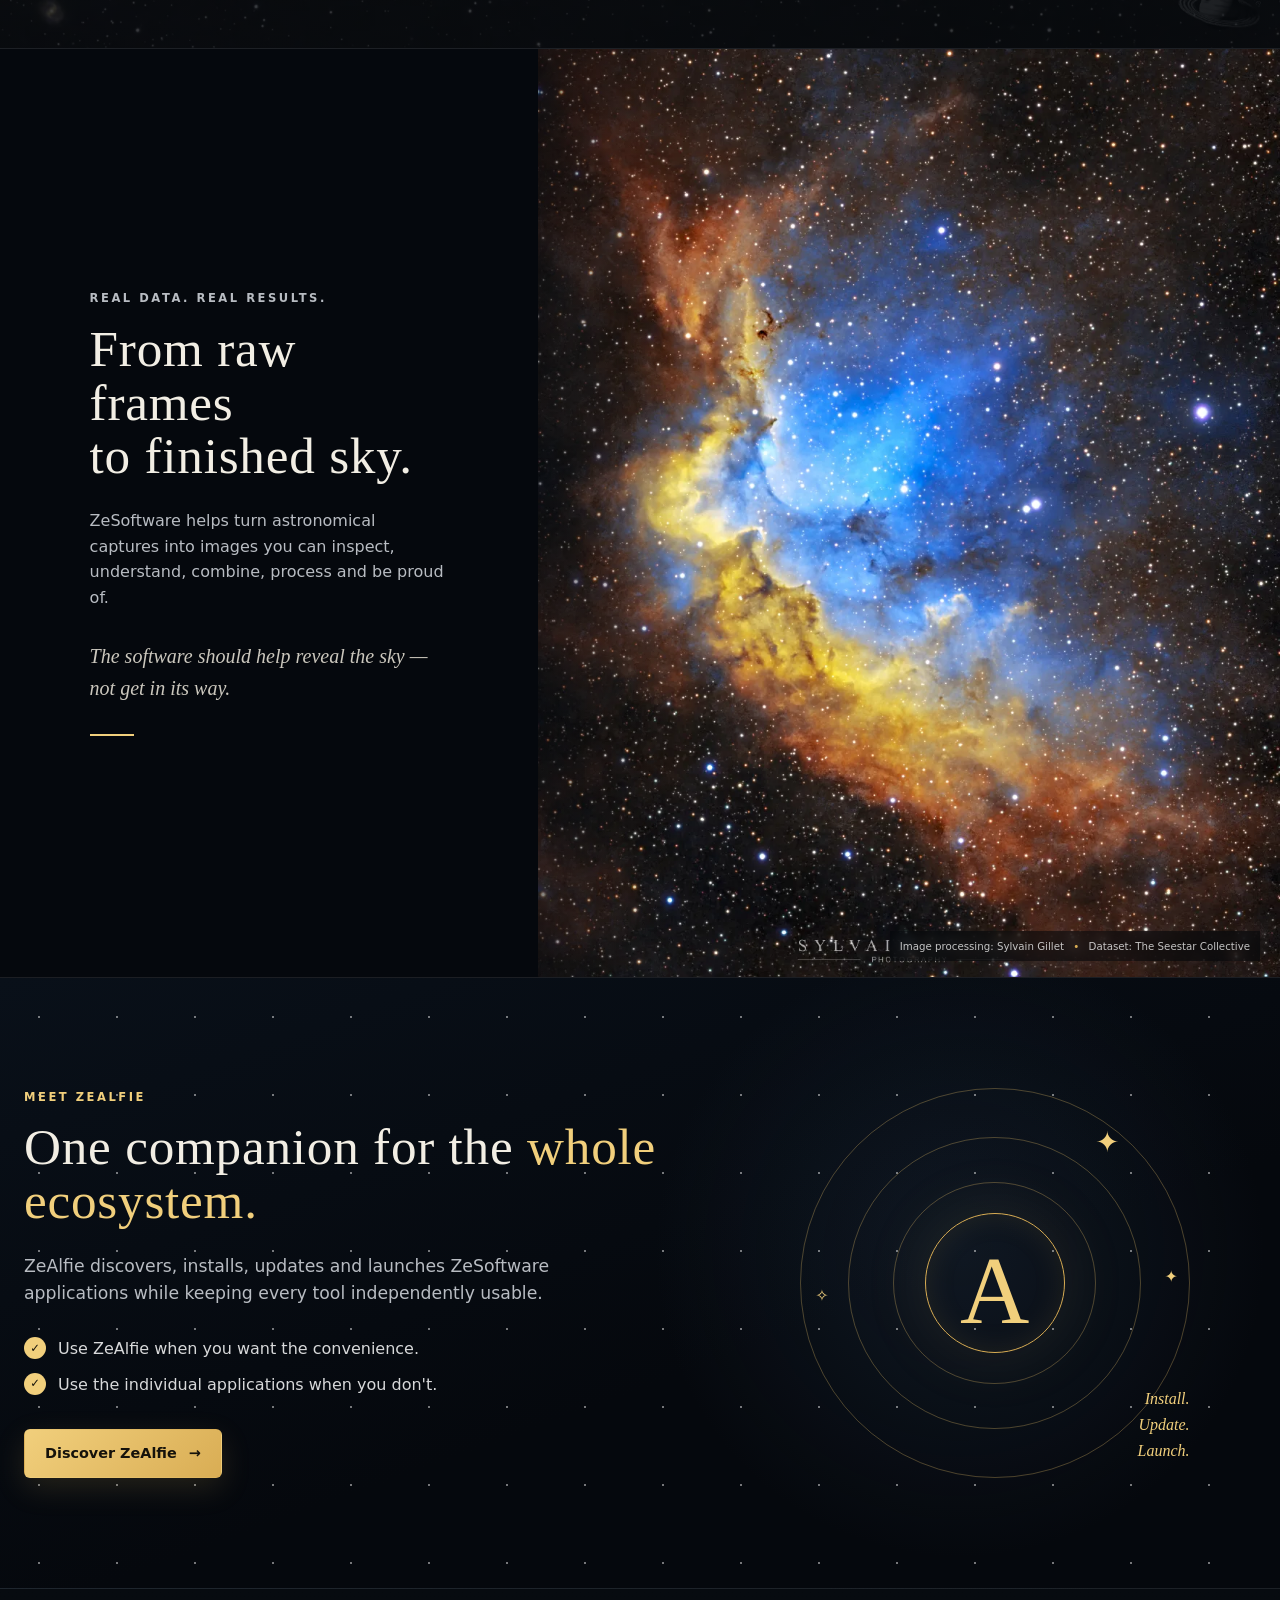
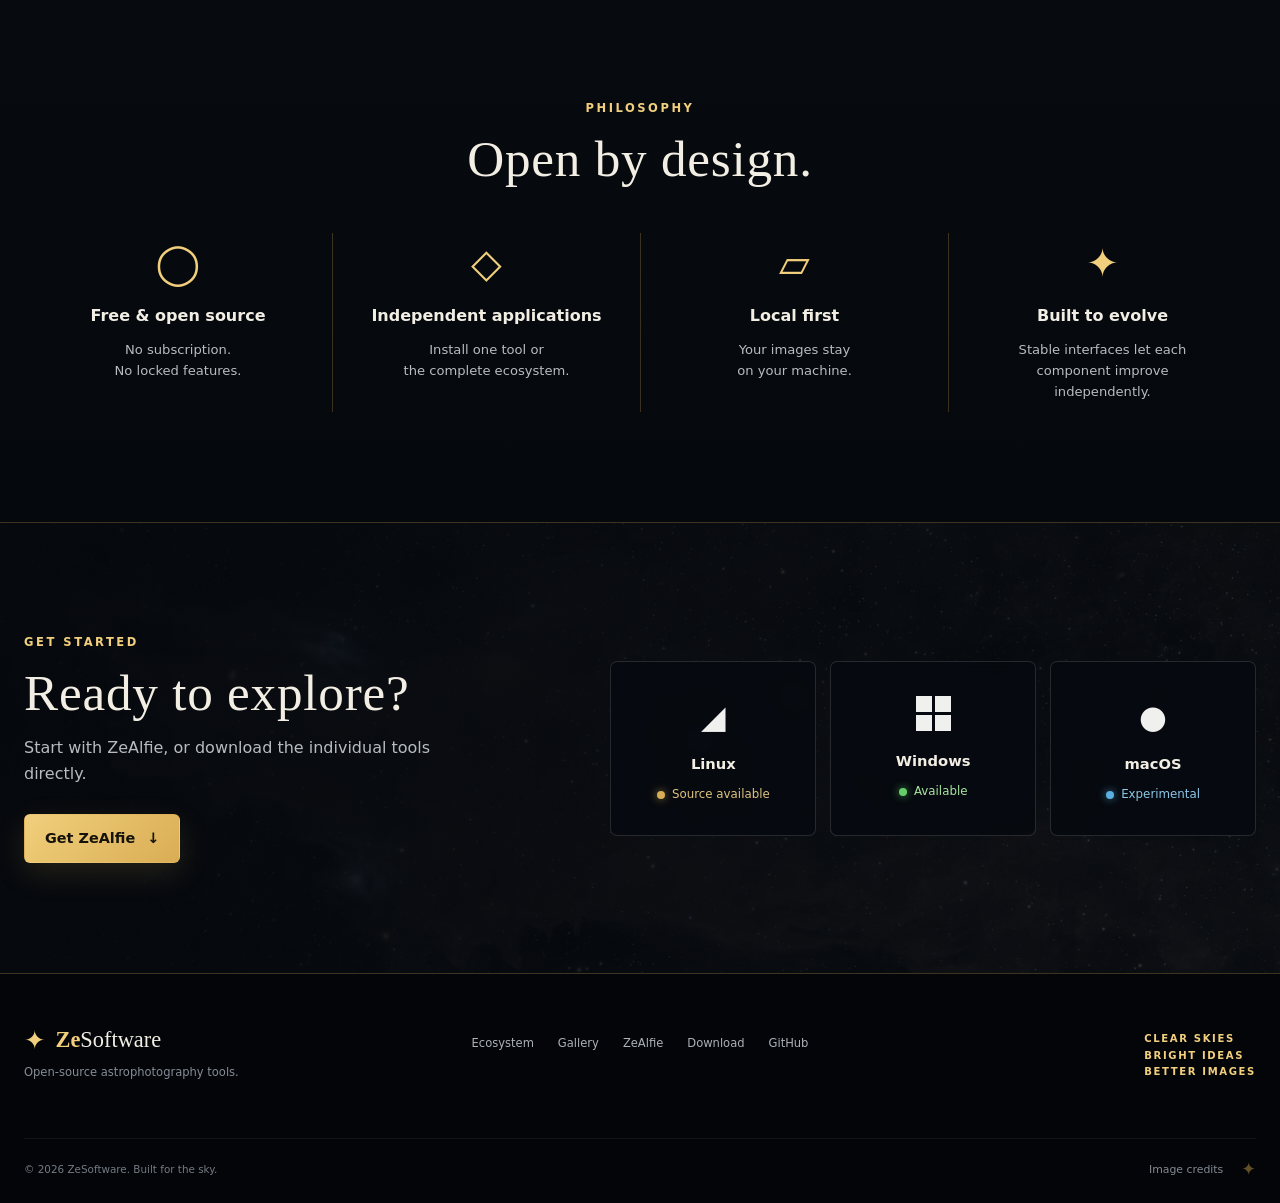
==== commit 6354bfb8: "polish: finish public website metadata and links" ====
--- a/index.html
+++ b/index.html
@@ -12,6 +12,20 @@
     >
 
     <meta name="theme-color" content="#070a0f">
+
+    <link rel="icon" href="favicon.svg" type="image/svg+xml">
+    <link rel="canonical" href="https://tinystork.github.io/zeastrosoft/">
+
+    <meta property="og:type" content="website">
+    <meta property="og:title" content="ZeSoftware — Open-source astrophotography tools">
+    <meta property="og:description" content="Independent open-source tools for plate solving, mosaics, analysis and stacking. Built to work together.">
+    <meta property="og:url" content="https://tinystork.github.io/zeastrosoft/">
+    <meta property="og:image" content="https://tinystork.github.io/zeastrosoft/media/astrophotography/hero-adriano-alfaro.png">
+
+    <meta name="twitter:card" content="summary_large_image">
+    <meta name="twitter:title" content="ZeSoftware — Open-source astrophotography tools">
+    <meta name="twitter:description" content="Independent astrophotography tools. Built to work together.">
+    <meta name="twitter:image" content="https://tinystork.github.io/zeastrosoft/media/astrophotography/hero-adriano-alfaro.png">
 
     <link rel="stylesheet" href="css/site.css">
 </head>
@@ -207,7 +221,7 @@
                     <p>
                         Inspect, analyse and prepare imaging sessions.
                     </p>
-                    <a href="https://github.com/tinystork"
+                    <a href="https://github.com/tinystork/zeanalyser"
                        target="_blank"
                        rel="noopener noreferrer">
                         Learn more →
@@ -473,7 +487,7 @@
 
                 <a
                     class="button button-primary"
-                    href="https://github.com/tinystork/ZeAlfie"
+                    href="https://github.com/tinystork/ZeAlfie/releases/latest"
                     target="_blank"
                     rel="noopener noreferrer"
                 >
@@ -488,9 +502,9 @@
                 <article class="platform-card">
                     <div class="platform-icon">◢</div>
                     <h3>Linux</h3>
-                    <p class="platform-status available">
-                        <span></span>
-                        Available
+                    <p class="platform-status source">
+                        <span></span>
+                        Source available
                     </p>
                 </article>
 
@@ -706,3 +720,4 @@
 
 </body>
 </html>
+
--- a/css/site.css
+++ b/css/site.css
@@ -1907,3 +1907,12 @@
     }
 
 }
+
+.platform-status.source {
+    color: #e0c37e;
+}
+
+.platform-status.source > span {
+    background: #d9ad54;
+    box-shadow: 0 0 9px rgba(217, 173, 84, 0.65);
+}
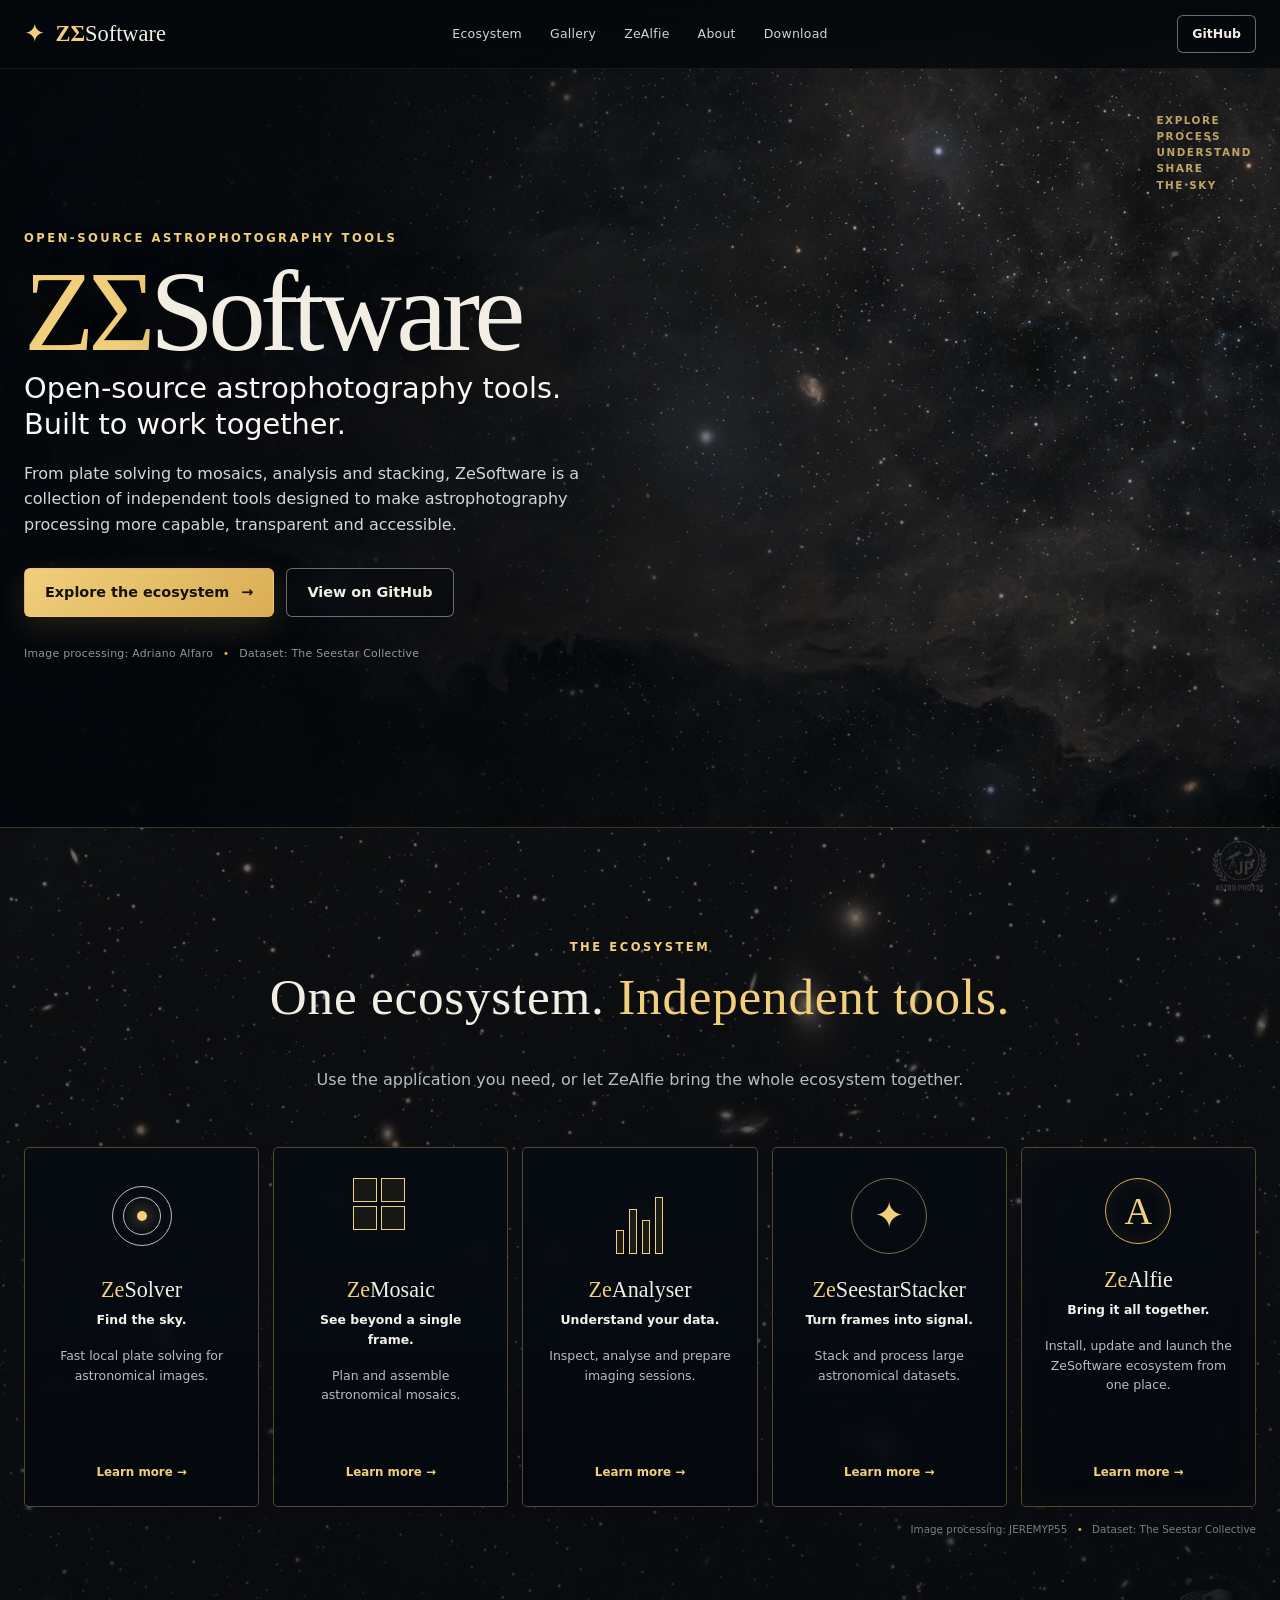
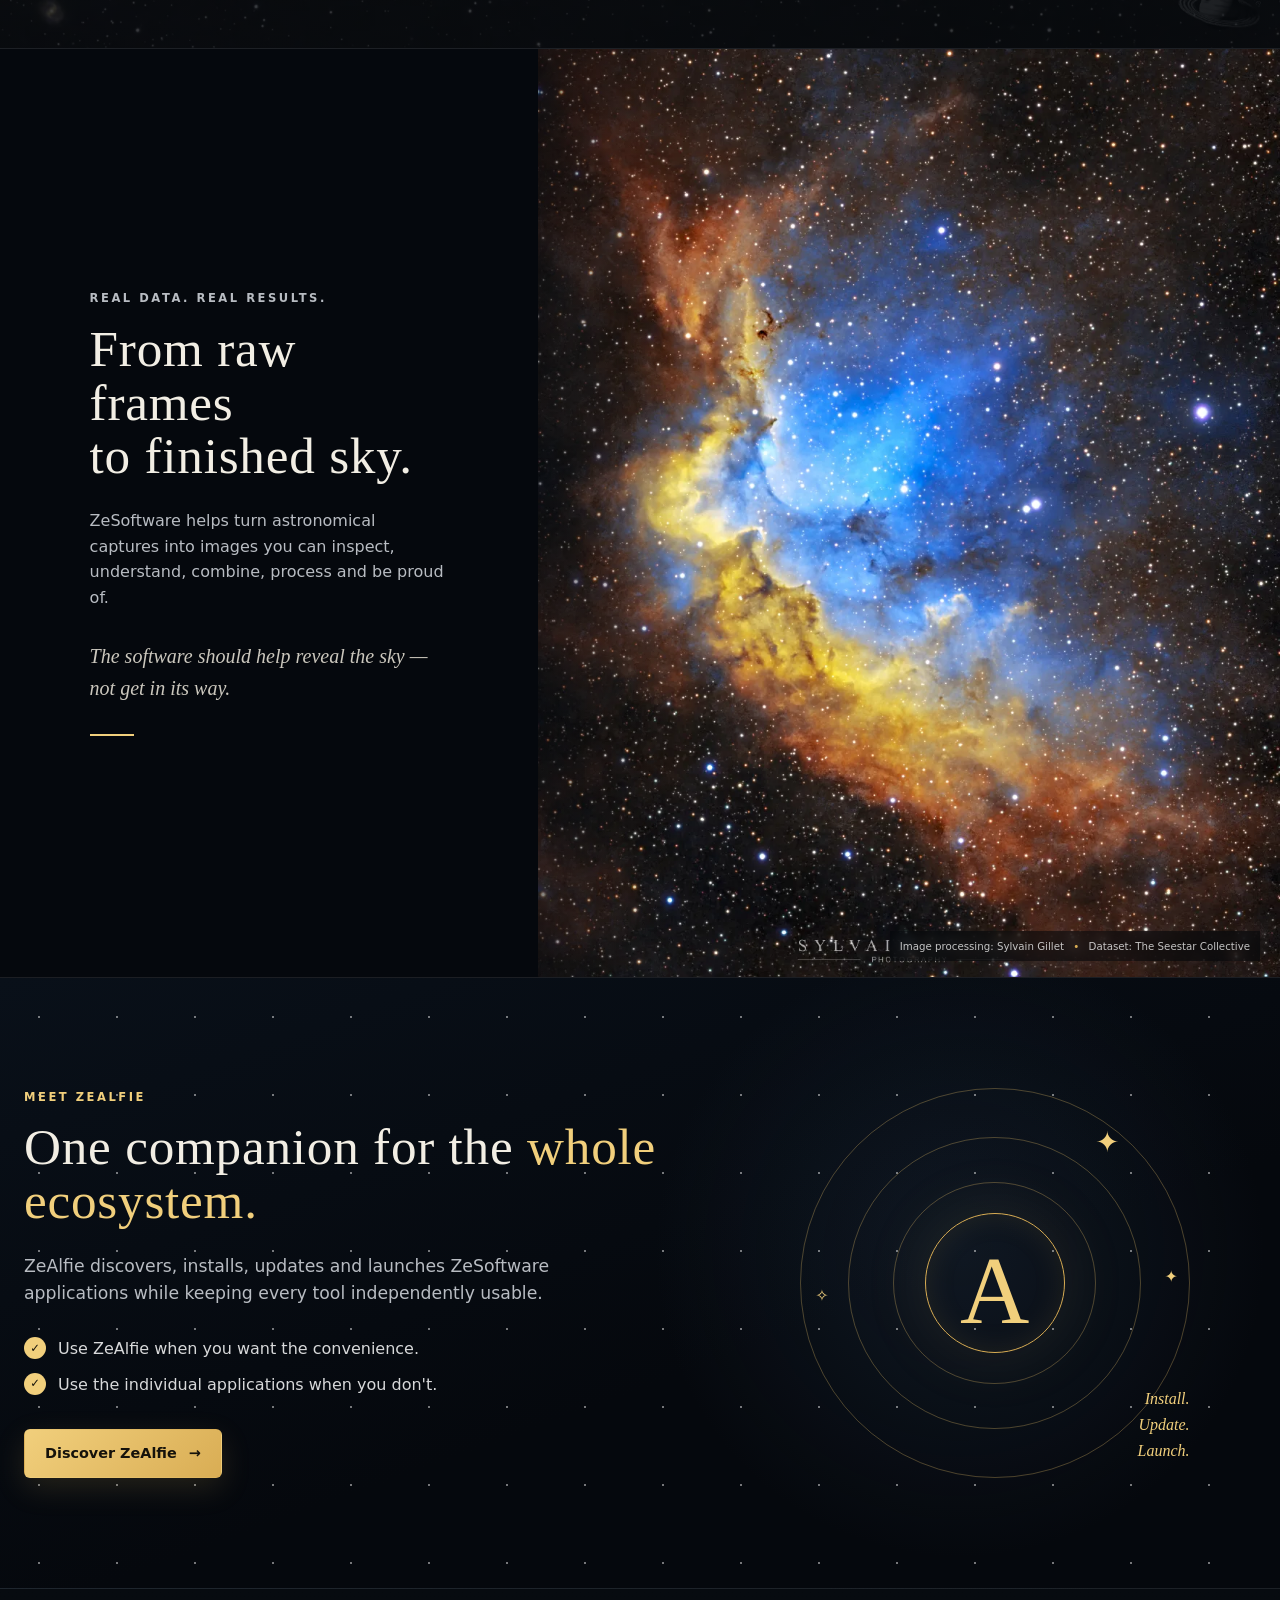
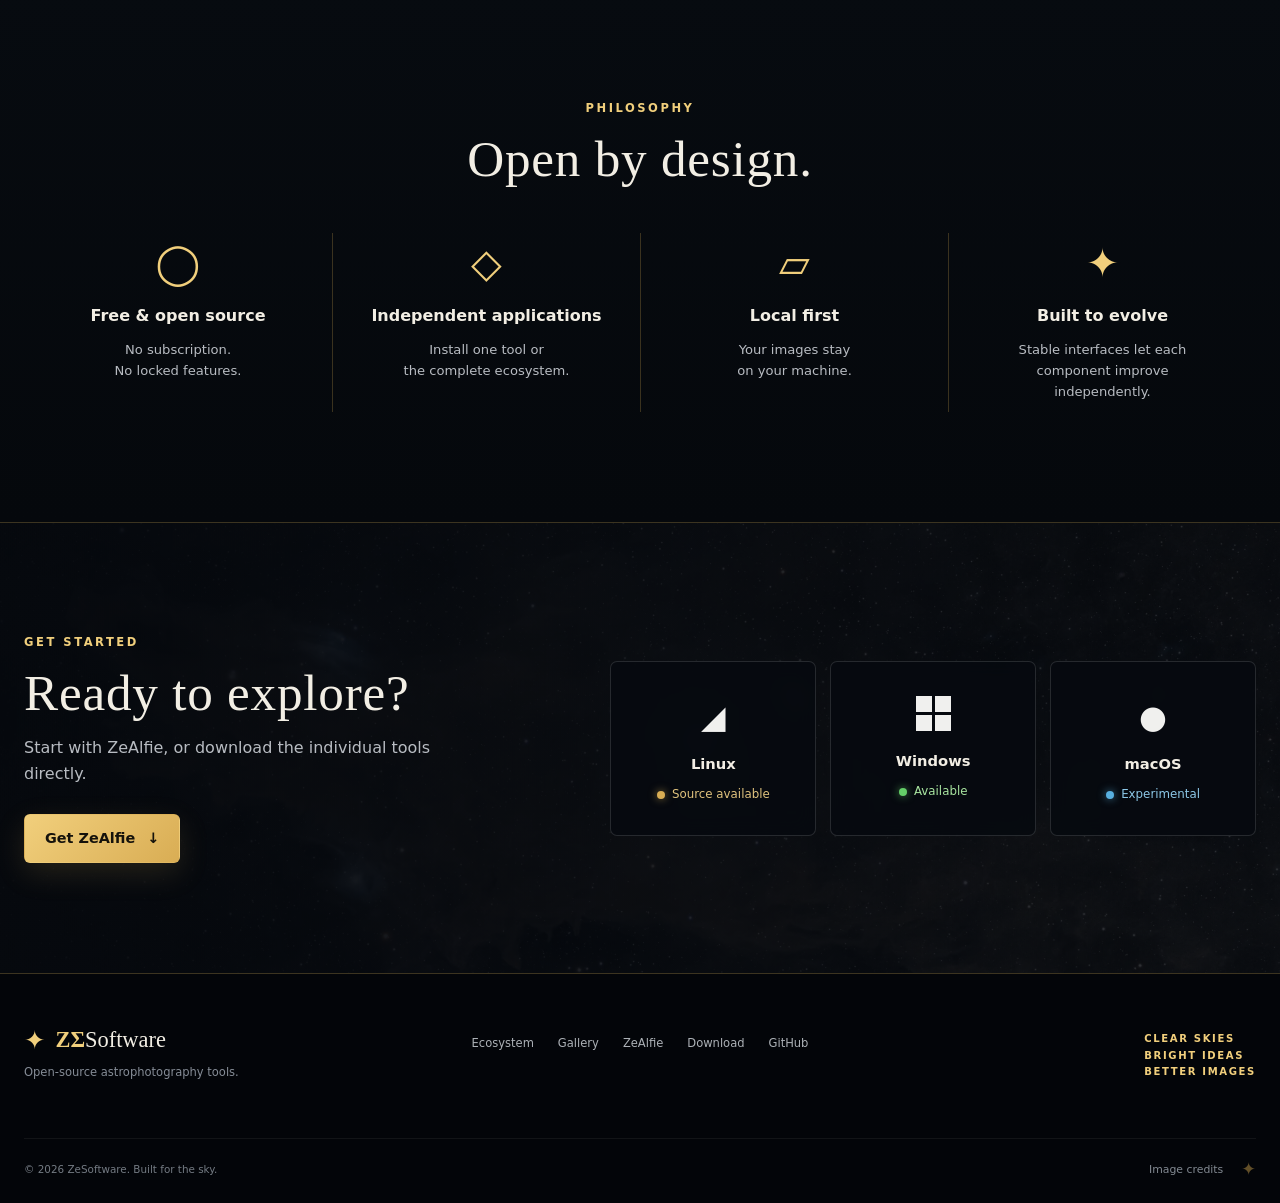
==== commit 86d05b1d: "brand: adopt ZSigma ZeSoftware visual identity" ====
--- a/index.html
+++ b/index.html
@@ -20,12 +20,14 @@
     <meta property="og:title" content="ZeSoftware — Open-source astrophotography tools">
     <meta property="og:description" content="Independent open-source tools for plate solving, mosaics, analysis and stacking. Built to work together.">
     <meta property="og:url" content="https://tinystork.github.io/zeastrosoft/">
-    <meta property="og:image" content="https://tinystork.github.io/zeastrosoft/media/astrophotography/hero-adriano-alfaro.png">
+    <meta property="og:image" content="https://tinystork.github.io/zeastrosoft/media/social-preview.png?v=1">
+    <meta property="og:image:alt" content="ZΣSoftware — Open-source astrophotography tools. Built to work together.">
 
     <meta name="twitter:card" content="summary_large_image">
     <meta name="twitter:title" content="ZeSoftware — Open-source astrophotography tools">
     <meta name="twitter:description" content="Independent astrophotography tools. Built to work together.">
-    <meta name="twitter:image" content="https://tinystork.github.io/zeastrosoft/media/astrophotography/hero-adriano-alfaro.png">
+    <meta name="twitter:image" content="https://tinystork.github.io/zeastrosoft/media/social-preview.png?v=1">
+    <meta name="twitter:image:alt" content="ZΣSoftware — Open-source astrophotography tools. Built to work together.">
 
     <link rel="stylesheet" href="css/site.css">
 </head>
@@ -37,7 +39,7 @@
 
         <a class="brand" href="#top" aria-label="ZeSoftware home">
             <span class="brand-star" aria-hidden="true">✦</span>
-            <span class="brand-name"><strong>Ze</strong>Software</span>
+            <span class="brand-name"><strong>ZΣ</strong>Software</span>
         </a>
 
         <button
@@ -90,7 +92,13 @@
                 Open-source astrophotography tools
             </p>
 
-            <h1 id="hero-title">ZeSoftware</h1>
+            <h1
+                id="hero-title"
+                class="hero-wordmark"
+                aria-label="ZeSoftware"
+            >
+                <span class="hero-zsigma" aria-hidden="true">ZΣ</span><span class="hero-software" aria-hidden="true">Software</span>
+            </h1>
 
             <p class="hero-tagline">
                 Open-source astrophotography tools.<br>
@@ -551,9 +559,9 @@
     <div class="shell footer-grid">
 
         <div>
-            <a class="brand footer-brand" href="#top">
+            <a class="brand footer-brand" href="#top" aria-label="ZeSoftware home">
                 <span class="brand-star">✦</span>
-                <span class="brand-name"><strong>Ze</strong>Software</span>
+                <span class="brand-name"><strong>ZΣ</strong>Software</span>
             </a>
 
             <p class="footer-description">
@@ -721,3 +729,4 @@
 </body>
 </html>
 
+
--- a/css/site.css
+++ b/css/site.css
@@ -1916,3 +1916,19 @@
     background: #d9ad54;
     box-shadow: 0 0 9px rgba(217, 173, 84, 0.65);
 }
+
+/* ============================================================
+   ZΣSOFTWARE WORDMARK
+   ============================================================ */
+
+.hero-wordmark .hero-zsigma {
+    color: var(--gold-light);
+}
+
+.hero-wordmark .hero-software {
+    color: var(--text);
+}
+
+.brand-name strong {
+    color: var(--gold-light);
+}
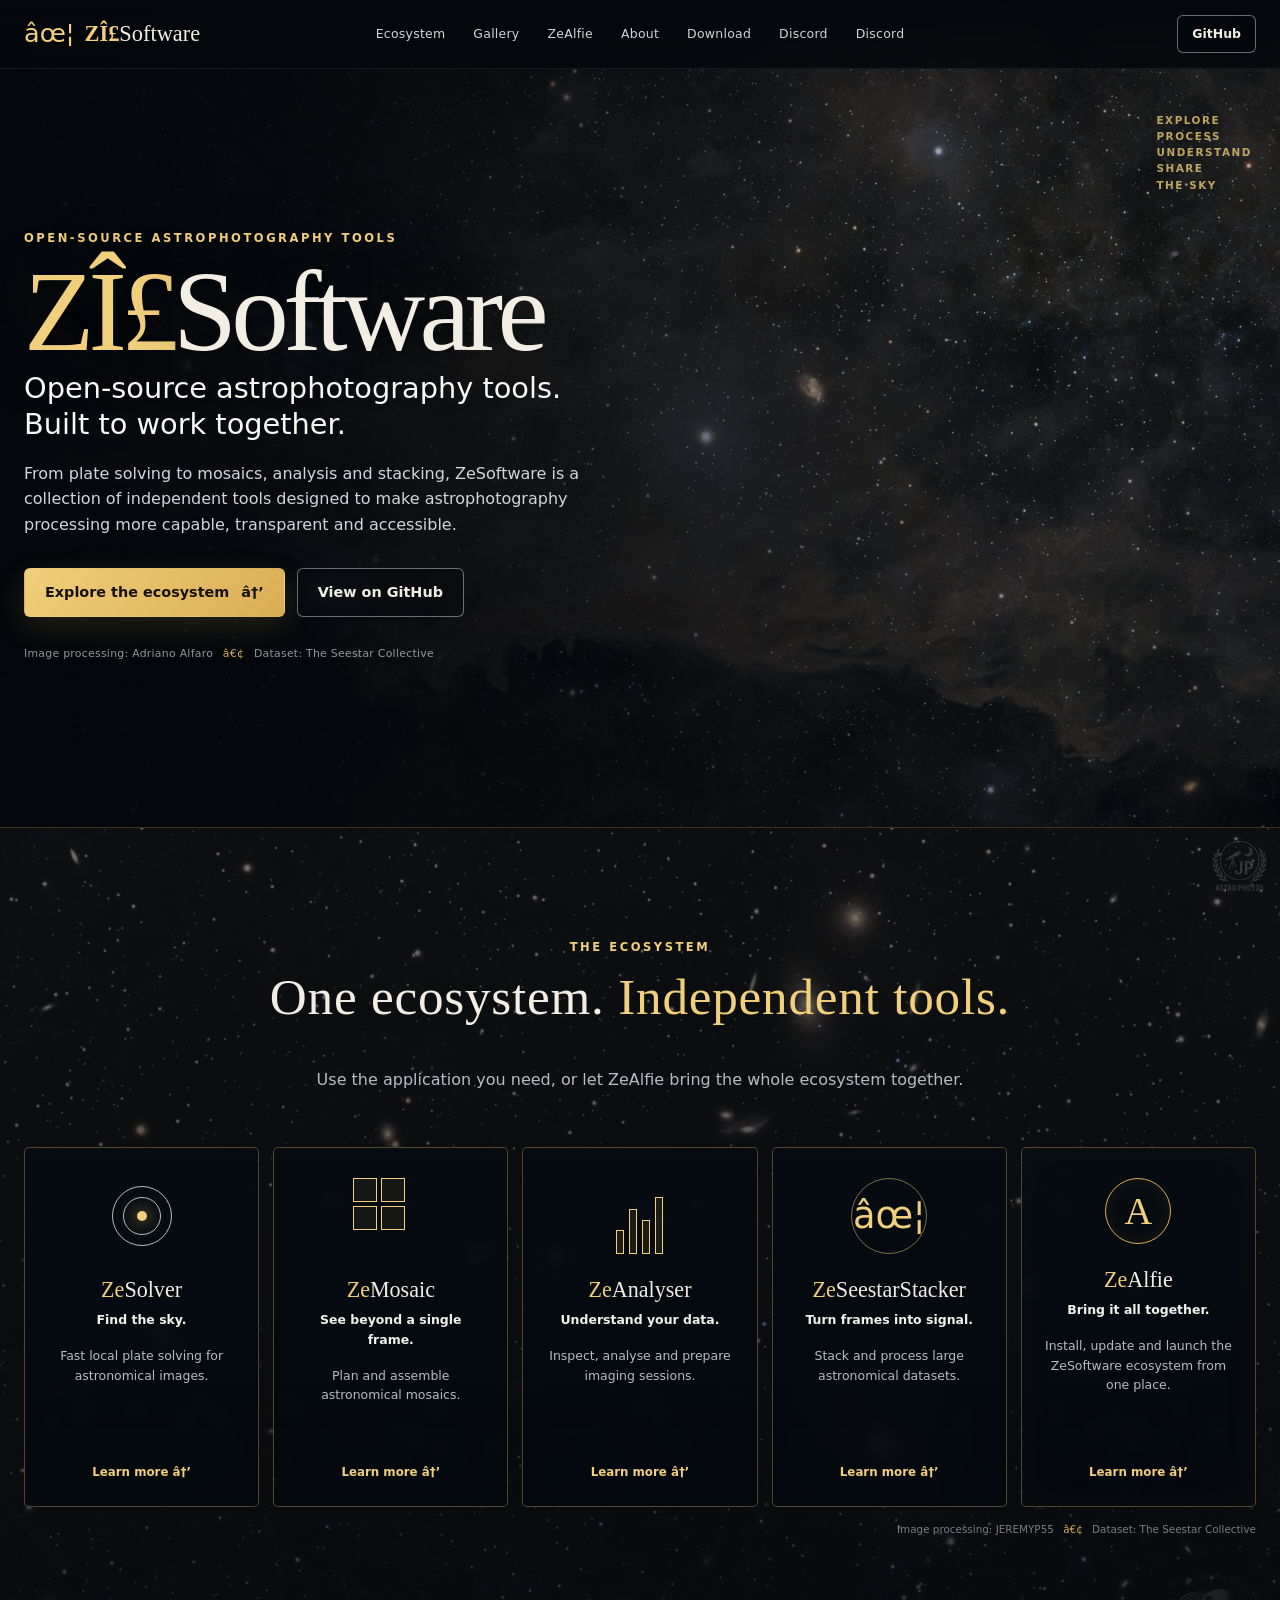
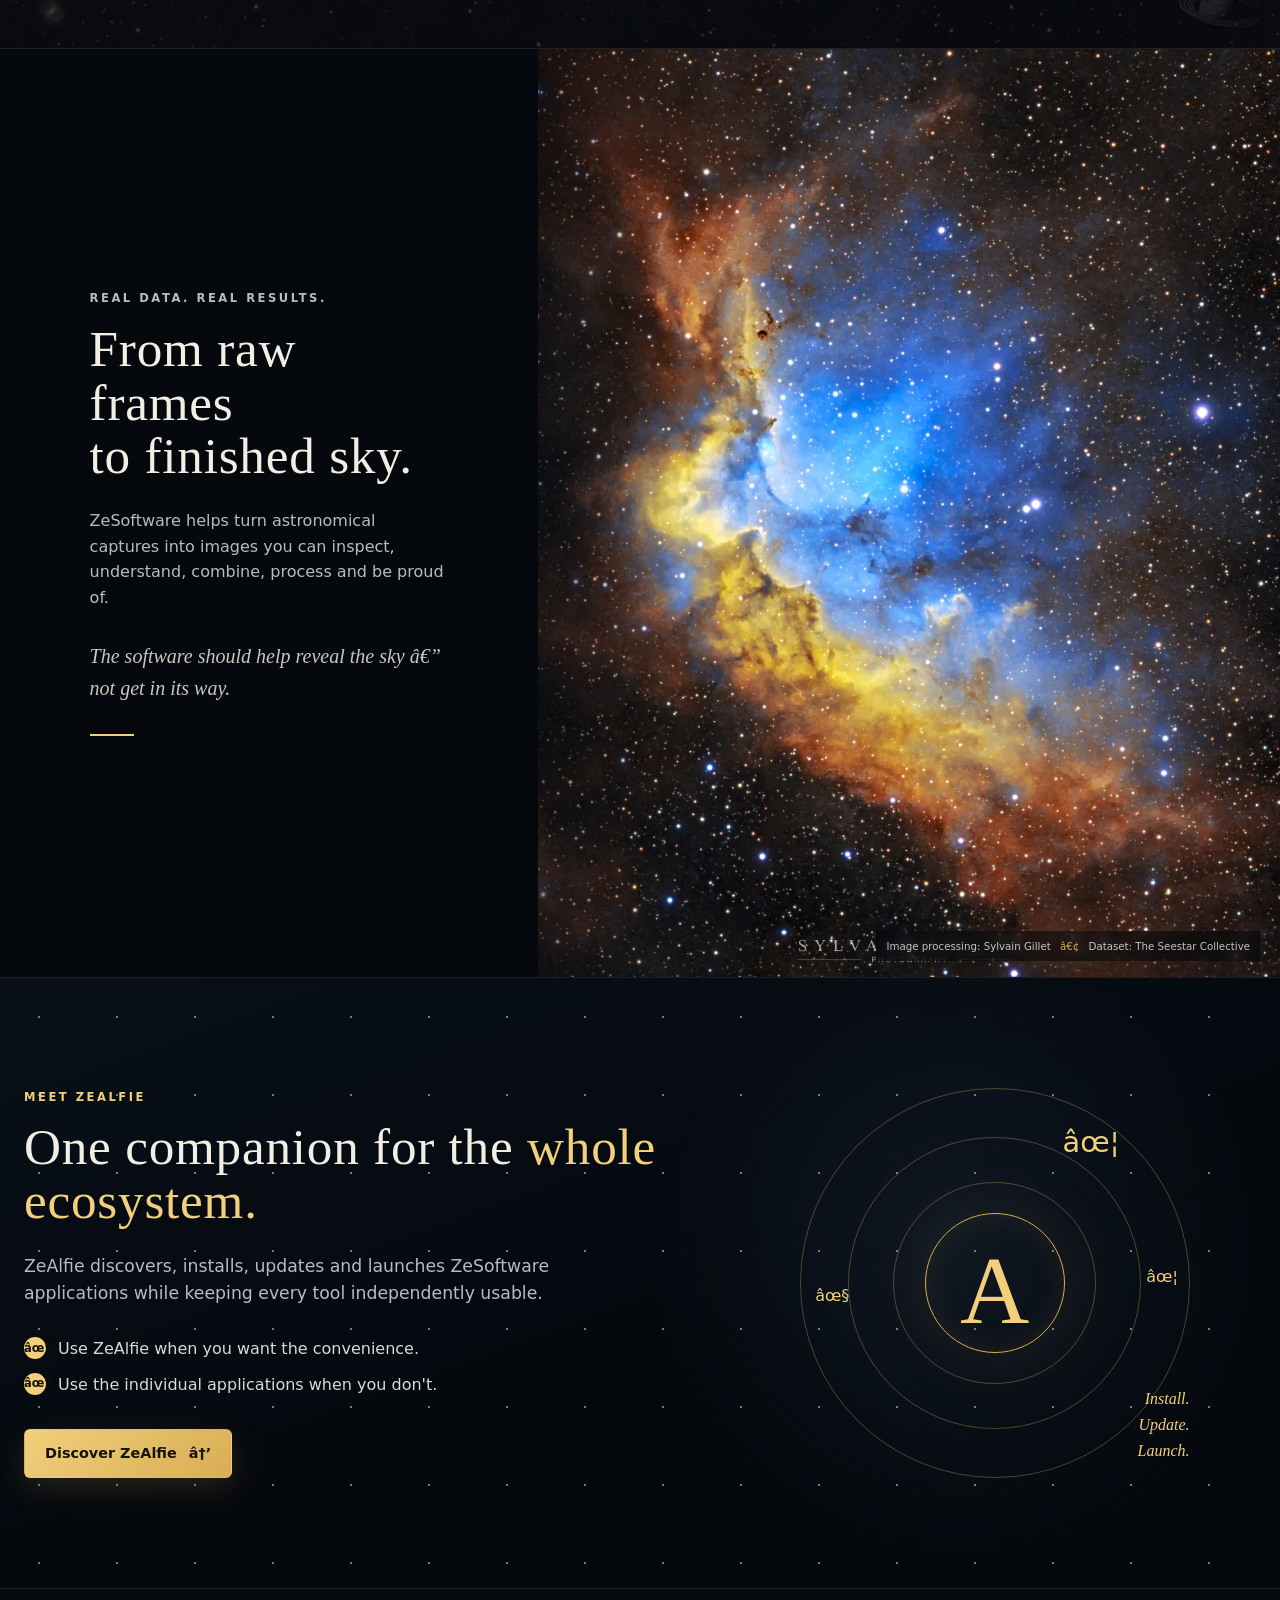
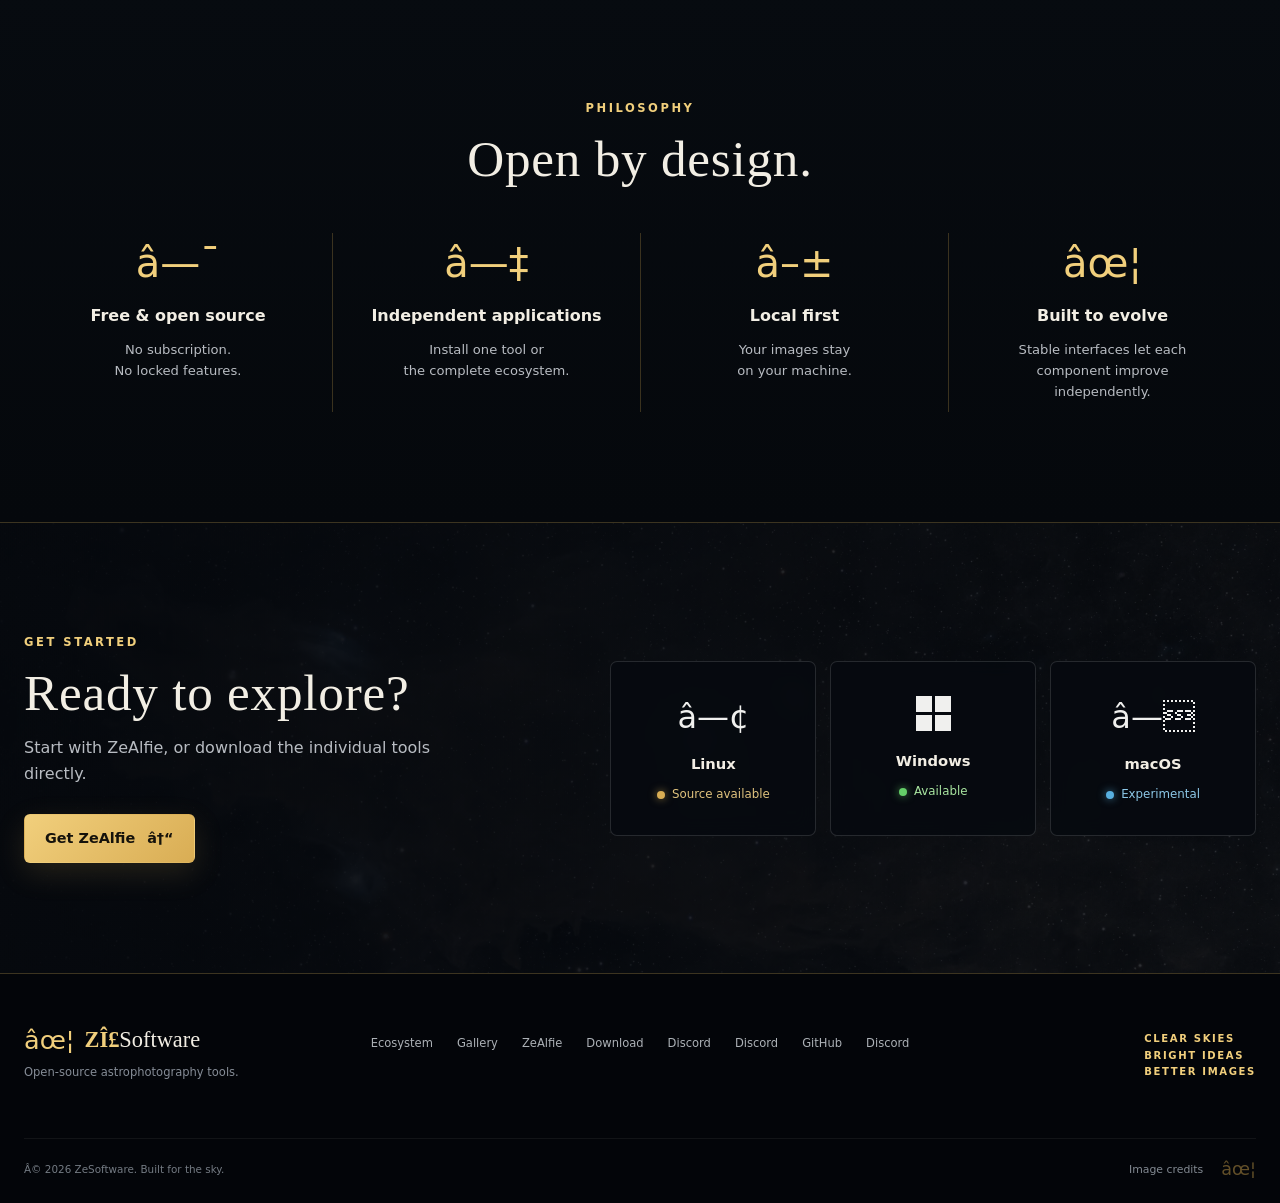
==== commit 60382135: "site: add Discord community navigation" ====
--- a/index.html
+++ b/index.html
@@ -4,7 +4,7 @@
     <meta charset="utf-8">
     <meta name="viewport" content="width=device-width, initial-scale=1">
 
-    <title>ZeSoftware — Open-source astrophotography tools</title>
+    <title>ZeSoftware â€” Open-source astrophotography tools</title>
 
     <meta
         name="description"
@@ -17,17 +17,17 @@
     <link rel="canonical" href="https://tinystork.github.io/zeastrosoft/">
 
     <meta property="og:type" content="website">
-    <meta property="og:title" content="ZeSoftware — Open-source astrophotography tools">
+    <meta property="og:title" content="ZeSoftware â€” Open-source astrophotography tools">
     <meta property="og:description" content="Independent open-source tools for plate solving, mosaics, analysis and stacking. Built to work together.">
     <meta property="og:url" content="https://tinystork.github.io/zeastrosoft/">
     <meta property="og:image" content="https://tinystork.github.io/zeastrosoft/media/social-preview.png?v=1">
-    <meta property="og:image:alt" content="ZΣSoftware — Open-source astrophotography tools. Built to work together.">
+    <meta property="og:image:alt" content="ZÎ£Software â€” Open-source astrophotography tools. Built to work together.">
 
     <meta name="twitter:card" content="summary_large_image">
-    <meta name="twitter:title" content="ZeSoftware — Open-source astrophotography tools">
+    <meta name="twitter:title" content="ZeSoftware â€” Open-source astrophotography tools">
     <meta name="twitter:description" content="Independent astrophotography tools. Built to work together.">
     <meta name="twitter:image" content="https://tinystork.github.io/zeastrosoft/media/social-preview.png?v=1">
-    <meta name="twitter:image:alt" content="ZΣSoftware — Open-source astrophotography tools. Built to work together.">
+    <meta name="twitter:image:alt" content="ZÎ£Software â€” Open-source astrophotography tools. Built to work together.">
 
     <link rel="stylesheet" href="css/site.css">
 </head>
@@ -38,8 +38,8 @@
     <div class="nav-shell">
 
         <a class="brand" href="#top" aria-label="ZeSoftware home">
-            <span class="brand-star" aria-hidden="true">✦</span>
-            <span class="brand-name"><strong>ZΣ</strong>Software</span>
+            <span class="brand-star" aria-hidden="true">âœ¦</span>
+            <span class="brand-name"><strong>ZÎ£</strong>Software</span>
         </a>
 
         <button
@@ -60,6 +60,20 @@
             <a href="#zealfie">ZeAlfie</a>
             <a href="#principles">About</a>
             <a href="#download">Download</a>
+            <a
+                href="https://discord.gg/ySc5UgTtxE"
+                target="_blank"
+                rel="noopener noreferrer"
+            >
+                Discord
+            </a>
+            <a
+                href="https://discord.gg/ySc5UgTtxE"
+                target="_blank"
+                rel="noopener noreferrer"
+            >
+                Discord
+            </a>
         </nav>
 
         <a
@@ -97,7 +111,7 @@
                 class="hero-wordmark"
                 aria-label="ZeSoftware"
             >
-                <span class="hero-zsigma" aria-hidden="true">ZΣ</span><span class="hero-software" aria-hidden="true">Software</span>
+                <span class="hero-zsigma" aria-hidden="true">ZÎ£</span><span class="hero-software" aria-hidden="true">Software</span>
             </h1>
 
             <p class="hero-tagline">
@@ -115,7 +129,7 @@
             <div class="hero-actions">
                 <a class="button button-primary" href="#ecosystem">
                     Explore the ecosystem
-                    <span aria-hidden="true">→</span>
+                    <span aria-hidden="true">â†’</span>
                 </a>
 
                 <a
@@ -130,7 +144,7 @@
 
             <p class="image-credit">
                 Image processing: Adriano Alfaro
-                <span>•</span>
+                <span>â€¢</span>
                 Dataset: The Seestar Collective
             </p>
 
@@ -190,7 +204,7 @@
                     <a href="https://github.com/tinystork/ZeSolver"
                        target="_blank"
                        rel="noopener noreferrer">
-                        Learn more →
+                        Learn more â†’
                     </a>
                 </article>
 
@@ -211,7 +225,7 @@
                     <a href="https://github.com/tinystork/ZeMosaic"
                        target="_blank"
                        rel="noopener noreferrer">
-                        Learn more →
+                        Learn more â†’
                     </a>
                 </article>
 
@@ -232,14 +246,14 @@
                     <a href="https://github.com/tinystork/zeanalyser"
                        target="_blank"
                        rel="noopener noreferrer">
-                        Learn more →
+                        Learn more â†’
                     </a>
                 </article>
 
 
                 <article class="product-card">
                     <div class="product-symbol stacker-symbol" aria-hidden="true">
-                        <span>✦</span>
+                        <span>âœ¦</span>
                     </div>
 
                     <h3><span>Ze</span>SeestarStacker</h3>
@@ -250,7 +264,7 @@
                     <a href="https://github.com/tinystork/zeseestarstacker"
                        target="_blank"
                        rel="noopener noreferrer">
-                        Learn more →
+                        Learn more â†’
                     </a>
                 </article>
 
@@ -269,7 +283,7 @@
                     <a href="https://github.com/tinystork/ZeAlfie"
                        target="_blank"
                        rel="noopener noreferrer">
-                        Learn more →
+                        Learn more â†’
                     </a>
                 </article>
 
@@ -277,7 +291,7 @@
 
             <p class="section-credit">
                 Image processing: JEREMYP55
-                <span>•</span>
+                <span>â€¢</span>
                 Dataset: The Seestar Collective
             </p>
 
@@ -309,7 +323,7 @@
                 </p>
 
                 <blockquote>
-                    The software should help reveal the sky —
+                    The software should help reveal the sky â€”
                     not get in its way.
                 </blockquote>
 
@@ -328,7 +342,7 @@
 
             <figcaption>
                 Image processing: Sylvain Gillet
-                <span>•</span>
+                <span>â€¢</span>
                 Dataset: The Seestar Collective
             </figcaption>
         </figure>
@@ -363,12 +377,12 @@
 
                 <ul class="check-list">
                     <li>
-                        <span>✓</span>
+                        <span>âœ“</span>
                         Use ZeAlfie when you want the convenience.
                     </li>
 
                     <li>
-                        <span>✓</span>
+                        <span>âœ“</span>
                         Use the individual applications when you don't.
                     </li>
                 </ul>
@@ -380,7 +394,7 @@
                     rel="noopener noreferrer"
                 >
                     Discover ZeAlfie
-                    <span aria-hidden="true">→</span>
+                    <span aria-hidden="true">â†’</span>
                 </a>
 
             </div>
@@ -394,9 +408,9 @@
 
                 <div class="alfie-letter">A</div>
 
-                <span class="alfie-star star-a">✦</span>
-                <span class="alfie-star star-b">✧</span>
-                <span class="alfie-star star-c">✦</span>
+                <span class="alfie-star star-a">âœ¦</span>
+                <span class="alfie-star star-b">âœ§</span>
+                <span class="alfie-star star-c">âœ¦</span>
 
                 <p>
                     Install.<br>
@@ -428,7 +442,7 @@
             <div class="principle-grid">
 
                 <article class="principle">
-                    <div class="principle-icon">◯</div>
+                    <div class="principle-icon">â—¯</div>
                     <h3>Free &amp; open source</h3>
                     <p>
                         No subscription.<br>
@@ -438,7 +452,7 @@
 
 
                 <article class="principle">
-                    <div class="principle-icon">◇</div>
+                    <div class="principle-icon">â—‡</div>
                     <h3>Independent applications</h3>
                     <p>
                         Install one tool or<br>
@@ -448,7 +462,7 @@
 
 
                 <article class="principle">
-                    <div class="principle-icon">▱</div>
+                    <div class="principle-icon">â–±</div>
                     <h3>Local first</h3>
                     <p>
                         Your images stay<br>
@@ -458,7 +472,7 @@
 
 
                 <article class="principle">
-                    <div class="principle-icon">✦</div>
+                    <div class="principle-icon">âœ¦</div>
                     <h3>Built to evolve</h3>
                     <p>
                         Stable interfaces let each component
@@ -500,7 +514,7 @@
                     rel="noopener noreferrer"
                 >
                     Get ZeAlfie
-                    <span aria-hidden="true">↓</span>
+                    <span aria-hidden="true">â†“</span>
                 </a>
             </div>
 
@@ -508,7 +522,7 @@
             <div class="platform-grid">
 
                 <article class="platform-card">
-                    <div class="platform-icon">◢</div>
+                    <div class="platform-icon">â—¢</div>
                     <h3>Linux</h3>
                     <p class="platform-status source">
                         <span></span>
@@ -534,7 +548,7 @@
 
 
                 <article class="platform-card">
-                    <div class="platform-icon">●</div>
+                    <div class="platform-icon">â—</div>
                     <h3>macOS</h3>
                     <p class="platform-status experimental">
                         <span></span>
@@ -560,8 +574,8 @@
 
         <div>
             <a class="brand footer-brand" href="#top" aria-label="ZeSoftware home">
-                <span class="brand-star">✦</span>
-                <span class="brand-name"><strong>ZΣ</strong>Software</span>
+                <span class="brand-star">âœ¦</span>
+                <span class="brand-name"><strong>ZÎ£</strong>Software</span>
             </a>
 
             <p class="footer-description">
@@ -576,11 +590,33 @@
             <a href="#zealfie">ZeAlfie</a>
             <a href="#download">Download</a>
             <a
+                href="https://discord.gg/ySc5UgTtxE"
+                target="_blank"
+                rel="noopener noreferrer"
+            >
+                Discord
+            </a>
+            <a
+                href="https://discord.gg/ySc5UgTtxE"
+                target="_blank"
+                rel="noopener noreferrer"
+            >
+                Discord
+            </a>
+            <a
                 href="https://github.com/tinystork"
                 target="_blank"
                 rel="noopener noreferrer"
             >
                 GitHub
+            </a>
+
+            <a
+                href="https://discord.gg/ySc5UgTtxE"
+                target="_blank"
+                rel="noopener noreferrer"
+            >
+                Discord
             </a>
         </nav>
 
@@ -597,7 +633,7 @@
     <div class="shell footer-bottom">
 
         <p>
-            © 2026 ZeSoftware.
+            Â© 2026 ZeSoftware.
             Built for the sky.
         </p>
 
@@ -617,7 +653,7 @@
                 aria-label="A small golden star"
                 title=""
             >
-                ✦
+                âœ¦
             </button>
         </div>
 
@@ -649,7 +685,7 @@
             aria-label="Close image credits"
             data-close-modal
         >
-            ×
+            Ã—
         </button>
 
         <p class="eyebrow">Acknowledgements</p>
@@ -706,7 +742,7 @@
             aria-label="Close"
             data-close-crest
         >
-            ×
+            Ã—
         </button>
 
         <img
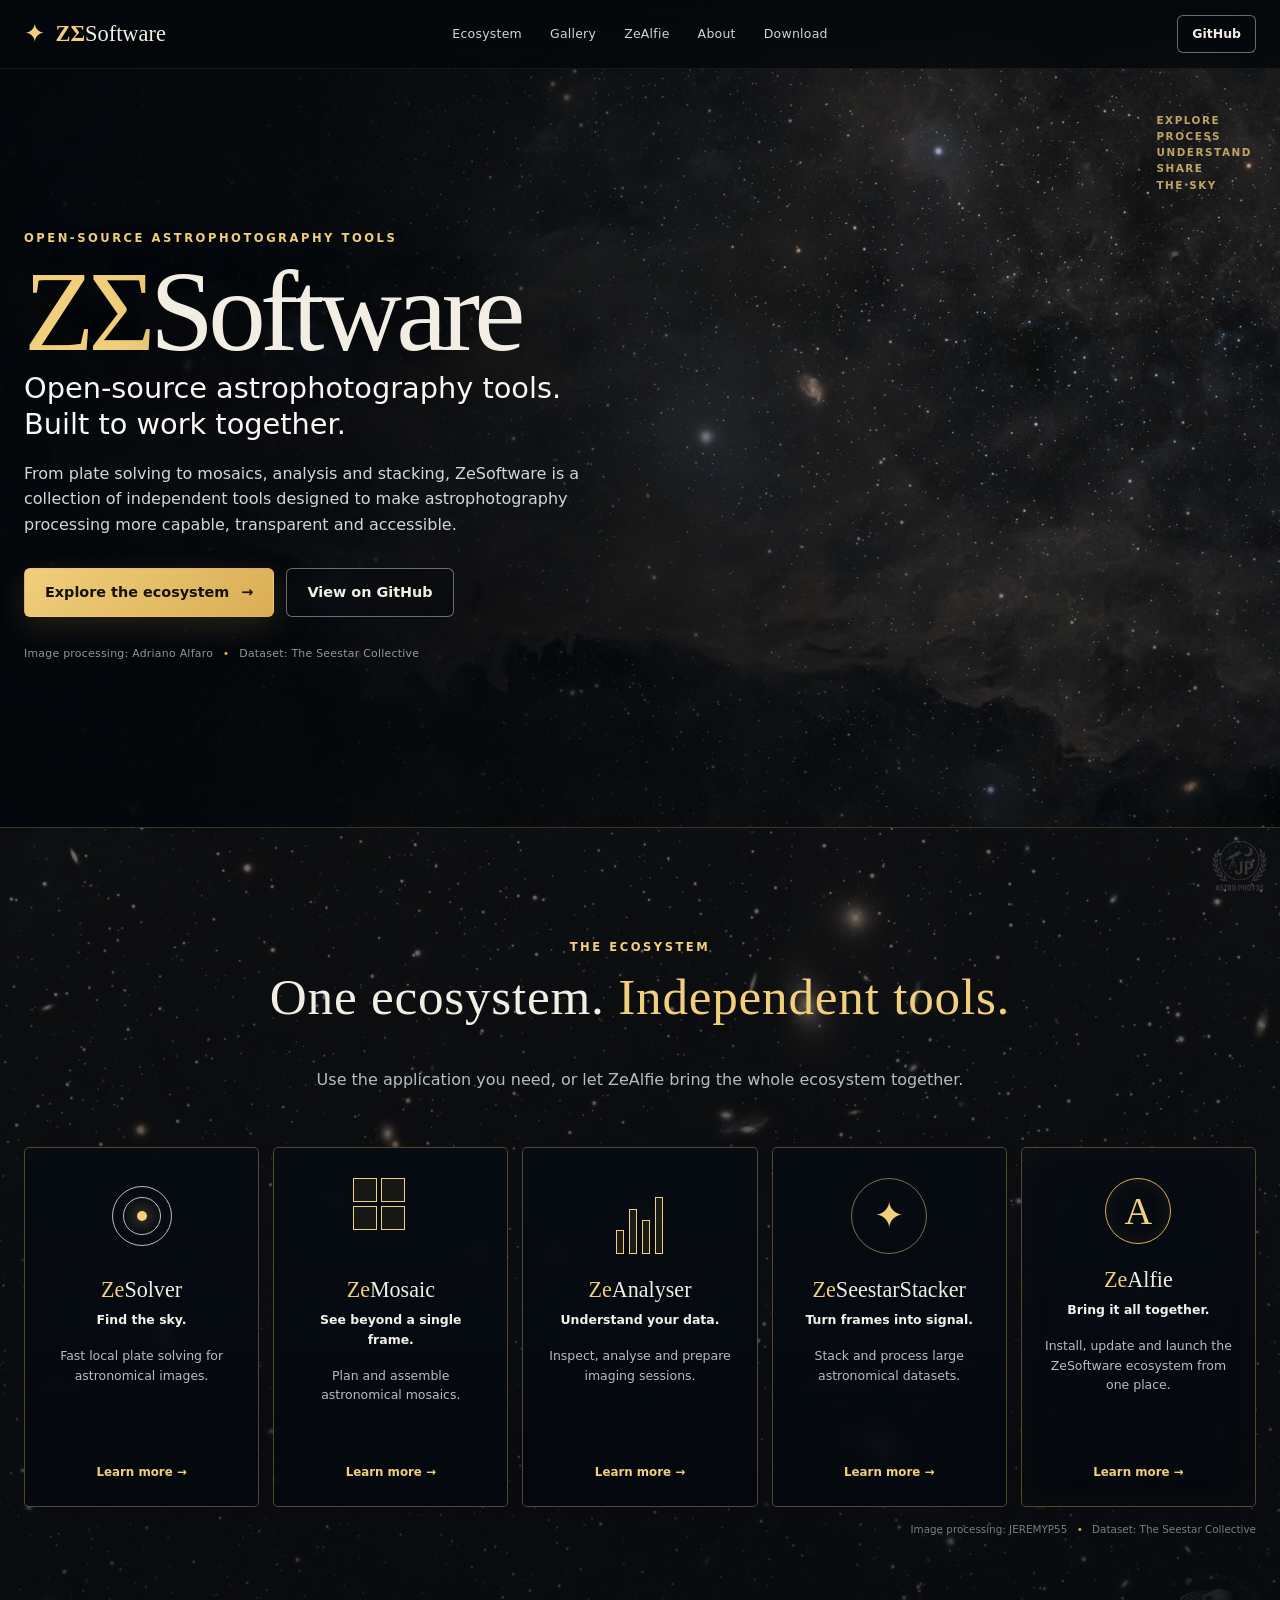
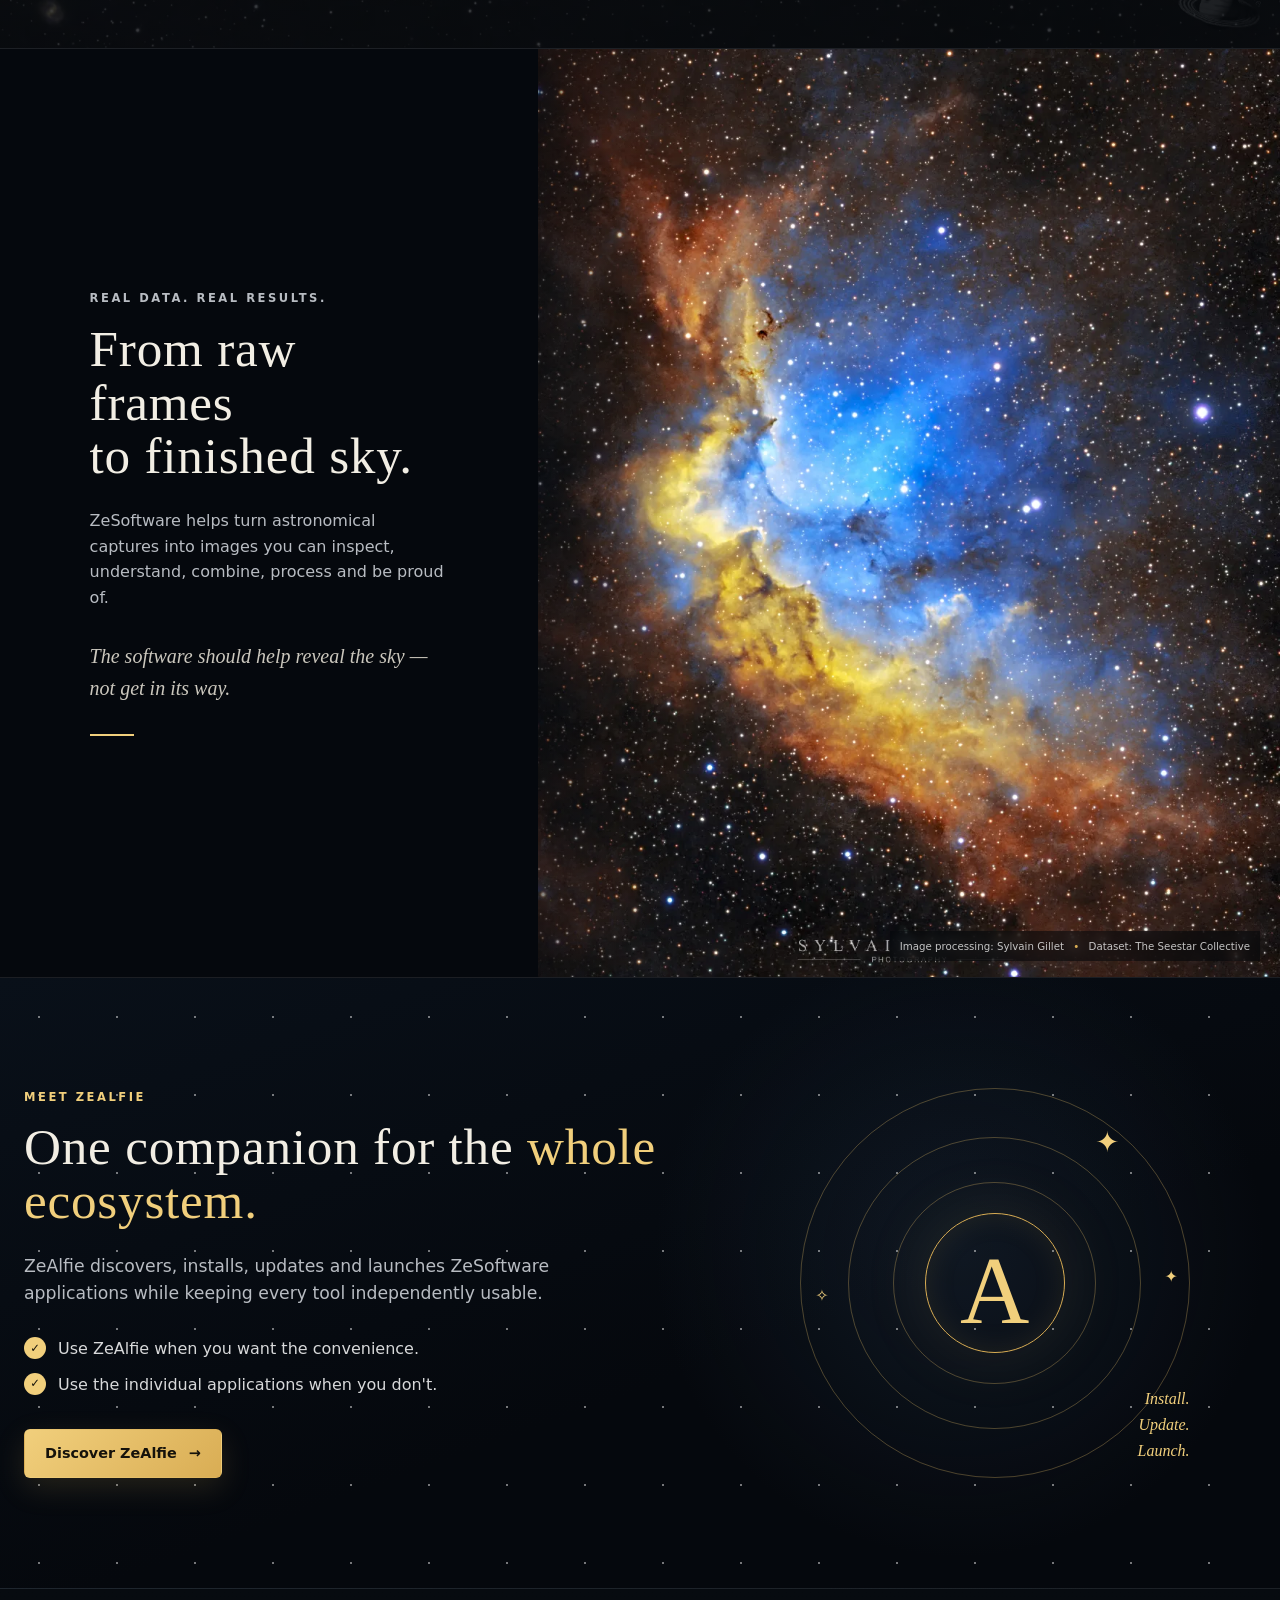
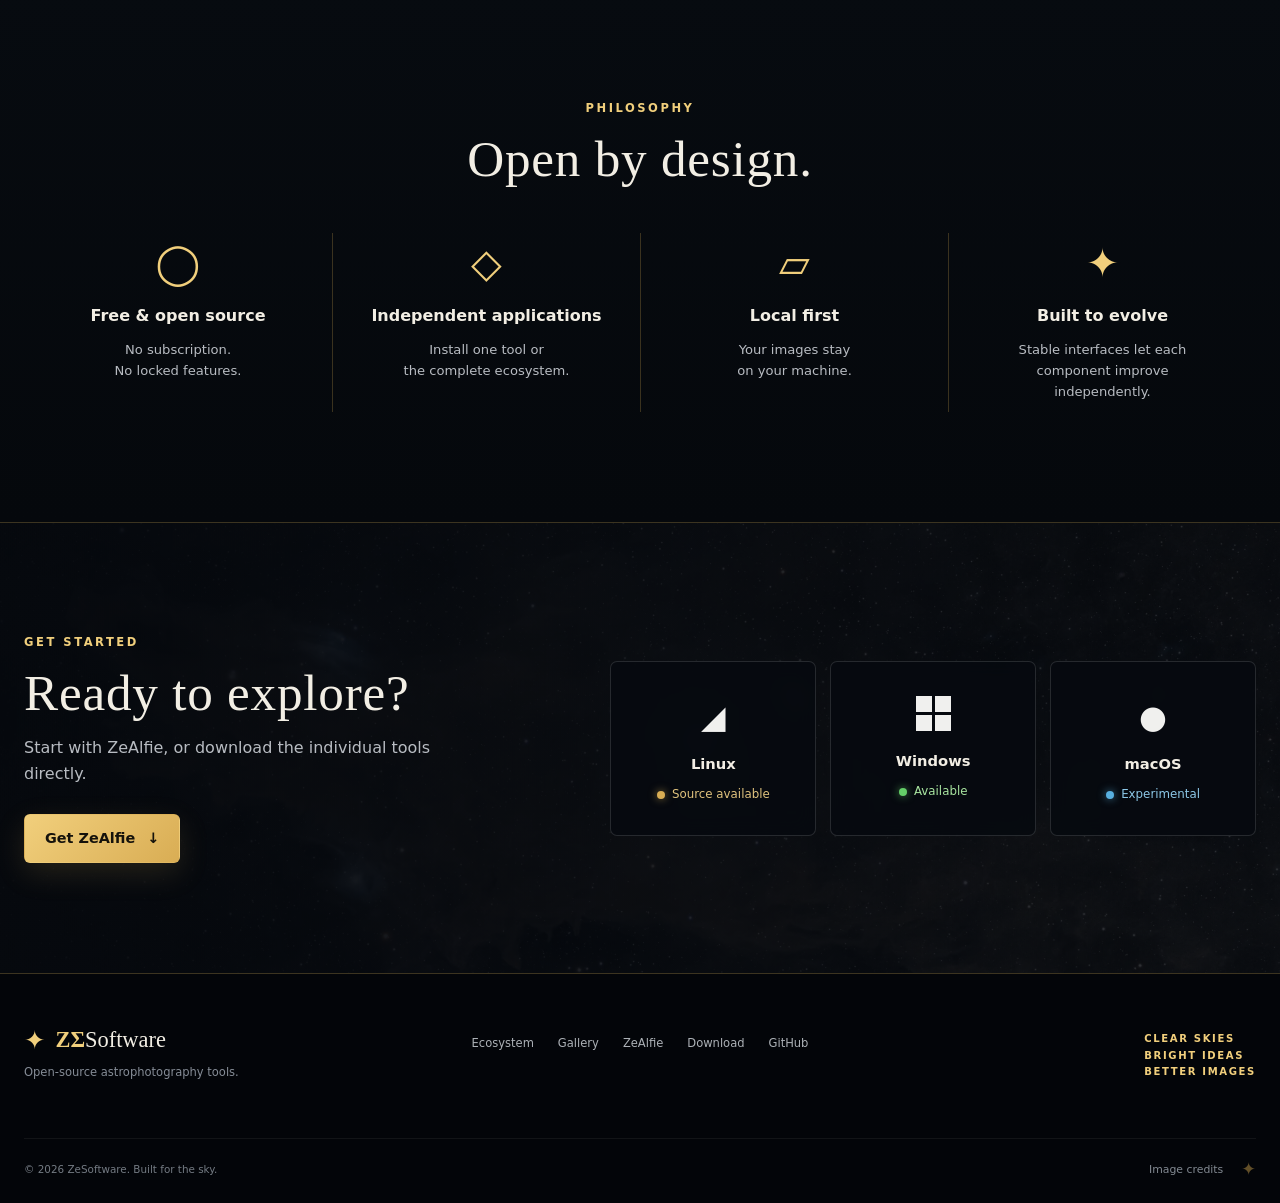
==== commit 82645757: "Revert "site: add Discord community navigation" This reverts commit 60382135e78b497af980d408c2e1b510" ====
--- a/index.html
+++ b/index.html
@@ -4,7 +4,7 @@
     <meta charset="utf-8">
     <meta name="viewport" content="width=device-width, initial-scale=1">
 
-    <title>ZeSoftware â€” Open-source astrophotography tools</title>
+    <title>ZeSoftware — Open-source astrophotography tools</title>
 
     <meta
         name="description"
@@ -17,17 +17,17 @@
     <link rel="canonical" href="https://tinystork.github.io/zeastrosoft/">
 
     <meta property="og:type" content="website">
-    <meta property="og:title" content="ZeSoftware â€” Open-source astrophotography tools">
+    <meta property="og:title" content="ZeSoftware — Open-source astrophotography tools">
     <meta property="og:description" content="Independent open-source tools for plate solving, mosaics, analysis and stacking. Built to work together.">
     <meta property="og:url" content="https://tinystork.github.io/zeastrosoft/">
     <meta property="og:image" content="https://tinystork.github.io/zeastrosoft/media/social-preview.png?v=1">
-    <meta property="og:image:alt" content="ZÎ£Software â€” Open-source astrophotography tools. Built to work together.">
+    <meta property="og:image:alt" content="ZΣSoftware — Open-source astrophotography tools. Built to work together.">
 
     <meta name="twitter:card" content="summary_large_image">
-    <meta name="twitter:title" content="ZeSoftware â€” Open-source astrophotography tools">
+    <meta name="twitter:title" content="ZeSoftware — Open-source astrophotography tools">
     <meta name="twitter:description" content="Independent astrophotography tools. Built to work together.">
     <meta name="twitter:image" content="https://tinystork.github.io/zeastrosoft/media/social-preview.png?v=1">
-    <meta name="twitter:image:alt" content="ZÎ£Software â€” Open-source astrophotography tools. Built to work together.">
+    <meta name="twitter:image:alt" content="ZΣSoftware — Open-source astrophotography tools. Built to work together.">
 
     <link rel="stylesheet" href="css/site.css">
 </head>
@@ -38,8 +38,8 @@
     <div class="nav-shell">
 
         <a class="brand" href="#top" aria-label="ZeSoftware home">
-            <span class="brand-star" aria-hidden="true">âœ¦</span>
-            <span class="brand-name"><strong>ZÎ£</strong>Software</span>
+            <span class="brand-star" aria-hidden="true">✦</span>
+            <span class="brand-name"><strong>ZΣ</strong>Software</span>
         </a>
 
         <button
@@ -60,20 +60,6 @@
             <a href="#zealfie">ZeAlfie</a>
             <a href="#principles">About</a>
             <a href="#download">Download</a>
-            <a
-                href="https://discord.gg/ySc5UgTtxE"
-                target="_blank"
-                rel="noopener noreferrer"
-            >
-                Discord
-            </a>
-            <a
-                href="https://discord.gg/ySc5UgTtxE"
-                target="_blank"
-                rel="noopener noreferrer"
-            >
-                Discord
-            </a>
         </nav>
 
         <a
@@ -111,7 +97,7 @@
                 class="hero-wordmark"
                 aria-label="ZeSoftware"
             >
-                <span class="hero-zsigma" aria-hidden="true">ZÎ£</span><span class="hero-software" aria-hidden="true">Software</span>
+                <span class="hero-zsigma" aria-hidden="true">ZΣ</span><span class="hero-software" aria-hidden="true">Software</span>
             </h1>
 
             <p class="hero-tagline">
@@ -129,7 +115,7 @@
             <div class="hero-actions">
                 <a class="button button-primary" href="#ecosystem">
                     Explore the ecosystem
-                    <span aria-hidden="true">â†’</span>
+                    <span aria-hidden="true">→</span>
                 </a>
 
                 <a
@@ -144,7 +130,7 @@
 
             <p class="image-credit">
                 Image processing: Adriano Alfaro
-                <span>â€¢</span>
+                <span>•</span>
                 Dataset: The Seestar Collective
             </p>
 
@@ -204,7 +190,7 @@
                     <a href="https://github.com/tinystork/ZeSolver"
                        target="_blank"
                        rel="noopener noreferrer">
-                        Learn more â†’
+                        Learn more →
                     </a>
                 </article>
 
@@ -225,7 +211,7 @@
                     <a href="https://github.com/tinystork/ZeMosaic"
                        target="_blank"
                        rel="noopener noreferrer">
-                        Learn more â†’
+                        Learn more →
                     </a>
                 </article>
 
@@ -246,14 +232,14 @@
                     <a href="https://github.com/tinystork/zeanalyser"
                        target="_blank"
                        rel="noopener noreferrer">
-                        Learn more â†’
+                        Learn more →
                     </a>
                 </article>
 
 
                 <article class="product-card">
                     <div class="product-symbol stacker-symbol" aria-hidden="true">
-                        <span>âœ¦</span>
+                        <span>✦</span>
                     </div>
 
                     <h3><span>Ze</span>SeestarStacker</h3>
@@ -264,7 +250,7 @@
                     <a href="https://github.com/tinystork/zeseestarstacker"
                        target="_blank"
                        rel="noopener noreferrer">
-                        Learn more â†’
+                        Learn more →
                     </a>
                 </article>
 
@@ -283,7 +269,7 @@
                     <a href="https://github.com/tinystork/ZeAlfie"
                        target="_blank"
                        rel="noopener noreferrer">
-                        Learn more â†’
+                        Learn more →
                     </a>
                 </article>
 
@@ -291,7 +277,7 @@
 
             <p class="section-credit">
                 Image processing: JEREMYP55
-                <span>â€¢</span>
+                <span>•</span>
                 Dataset: The Seestar Collective
             </p>
 
@@ -323,7 +309,7 @@
                 </p>
 
                 <blockquote>
-                    The software should help reveal the sky â€”
+                    The software should help reveal the sky —
                     not get in its way.
                 </blockquote>
 
@@ -342,7 +328,7 @@
 
             <figcaption>
                 Image processing: Sylvain Gillet
-                <span>â€¢</span>
+                <span>•</span>
                 Dataset: The Seestar Collective
             </figcaption>
         </figure>
@@ -377,12 +363,12 @@
 
                 <ul class="check-list">
                     <li>
-                        <span>âœ“</span>
+                        <span>✓</span>
                         Use ZeAlfie when you want the convenience.
                     </li>
 
                     <li>
-                        <span>âœ“</span>
+                        <span>✓</span>
                         Use the individual applications when you don't.
                     </li>
                 </ul>
@@ -394,7 +380,7 @@
                     rel="noopener noreferrer"
                 >
                     Discover ZeAlfie
-                    <span aria-hidden="true">â†’</span>
+                    <span aria-hidden="true">→</span>
                 </a>
 
             </div>
@@ -408,9 +394,9 @@
 
                 <div class="alfie-letter">A</div>
 
-                <span class="alfie-star star-a">âœ¦</span>
-                <span class="alfie-star star-b">âœ§</span>
-                <span class="alfie-star star-c">âœ¦</span>
+                <span class="alfie-star star-a">✦</span>
+                <span class="alfie-star star-b">✧</span>
+                <span class="alfie-star star-c">✦</span>
 
                 <p>
                     Install.<br>
@@ -442,7 +428,7 @@
             <div class="principle-grid">
 
                 <article class="principle">
-                    <div class="principle-icon">â—¯</div>
+                    <div class="principle-icon">◯</div>
                     <h3>Free &amp; open source</h3>
                     <p>
                         No subscription.<br>
@@ -452,7 +438,7 @@
 
 
                 <article class="principle">
-                    <div class="principle-icon">â—‡</div>
+                    <div class="principle-icon">◇</div>
                     <h3>Independent applications</h3>
                     <p>
                         Install one tool or<br>
@@ -462,7 +448,7 @@
 
 
                 <article class="principle">
-                    <div class="principle-icon">â–±</div>
+                    <div class="principle-icon">▱</div>
                     <h3>Local first</h3>
                     <p>
                         Your images stay<br>
@@ -472,7 +458,7 @@
 
 
                 <article class="principle">
-                    <div class="principle-icon">âœ¦</div>
+                    <div class="principle-icon">✦</div>
                     <h3>Built to evolve</h3>
                     <p>
                         Stable interfaces let each component
@@ -514,7 +500,7 @@
                     rel="noopener noreferrer"
                 >
                     Get ZeAlfie
-                    <span aria-hidden="true">â†“</span>
+                    <span aria-hidden="true">↓</span>
                 </a>
             </div>
 
@@ -522,7 +508,7 @@
             <div class="platform-grid">
 
                 <article class="platform-card">
-                    <div class="platform-icon">â—¢</div>
+                    <div class="platform-icon">◢</div>
                     <h3>Linux</h3>
                     <p class="platform-status source">
                         <span></span>
@@ -548,7 +534,7 @@
 
 
                 <article class="platform-card">
-                    <div class="platform-icon">â—</div>
+                    <div class="platform-icon">●</div>
                     <h3>macOS</h3>
                     <p class="platform-status experimental">
                         <span></span>
@@ -574,8 +560,8 @@
 
         <div>
             <a class="brand footer-brand" href="#top" aria-label="ZeSoftware home">
-                <span class="brand-star">âœ¦</span>
-                <span class="brand-name"><strong>ZÎ£</strong>Software</span>
+                <span class="brand-star">✦</span>
+                <span class="brand-name"><strong>ZΣ</strong>Software</span>
             </a>
 
             <p class="footer-description">
@@ -589,20 +575,6 @@
             <a href="#results">Gallery</a>
             <a href="#zealfie">ZeAlfie</a>
             <a href="#download">Download</a>
-            <a
-                href="https://discord.gg/ySc5UgTtxE"
-                target="_blank"
-                rel="noopener noreferrer"
-            >
-                Discord
-            </a>
-            <a
-                href="https://discord.gg/ySc5UgTtxE"
-                target="_blank"
-                rel="noopener noreferrer"
-            >
-                Discord
-            </a>
             <a
                 href="https://github.com/tinystork"
                 target="_blank"
@@ -610,14 +582,6 @@
             >
                 GitHub
             </a>
-
-            <a
-                href="https://discord.gg/ySc5UgTtxE"
-                target="_blank"
-                rel="noopener noreferrer"
-            >
-                Discord
-            </a>
         </nav>
 
 
@@ -633,7 +597,7 @@
     <div class="shell footer-bottom">
 
         <p>
-            Â© 2026 ZeSoftware.
+            © 2026 ZeSoftware.
             Built for the sky.
         </p>
 
@@ -653,7 +617,7 @@
                 aria-label="A small golden star"
                 title=""
             >
-                âœ¦
+                ✦
             </button>
         </div>
 
@@ -685,7 +649,7 @@
             aria-label="Close image credits"
             data-close-modal
         >
-            Ã—
+            ×
         </button>
 
         <p class="eyebrow">Acknowledgements</p>
@@ -742,7 +706,7 @@
             aria-label="Close"
             data-close-crest
         >
-            Ã—
+            ×
         </button>
 
         <img
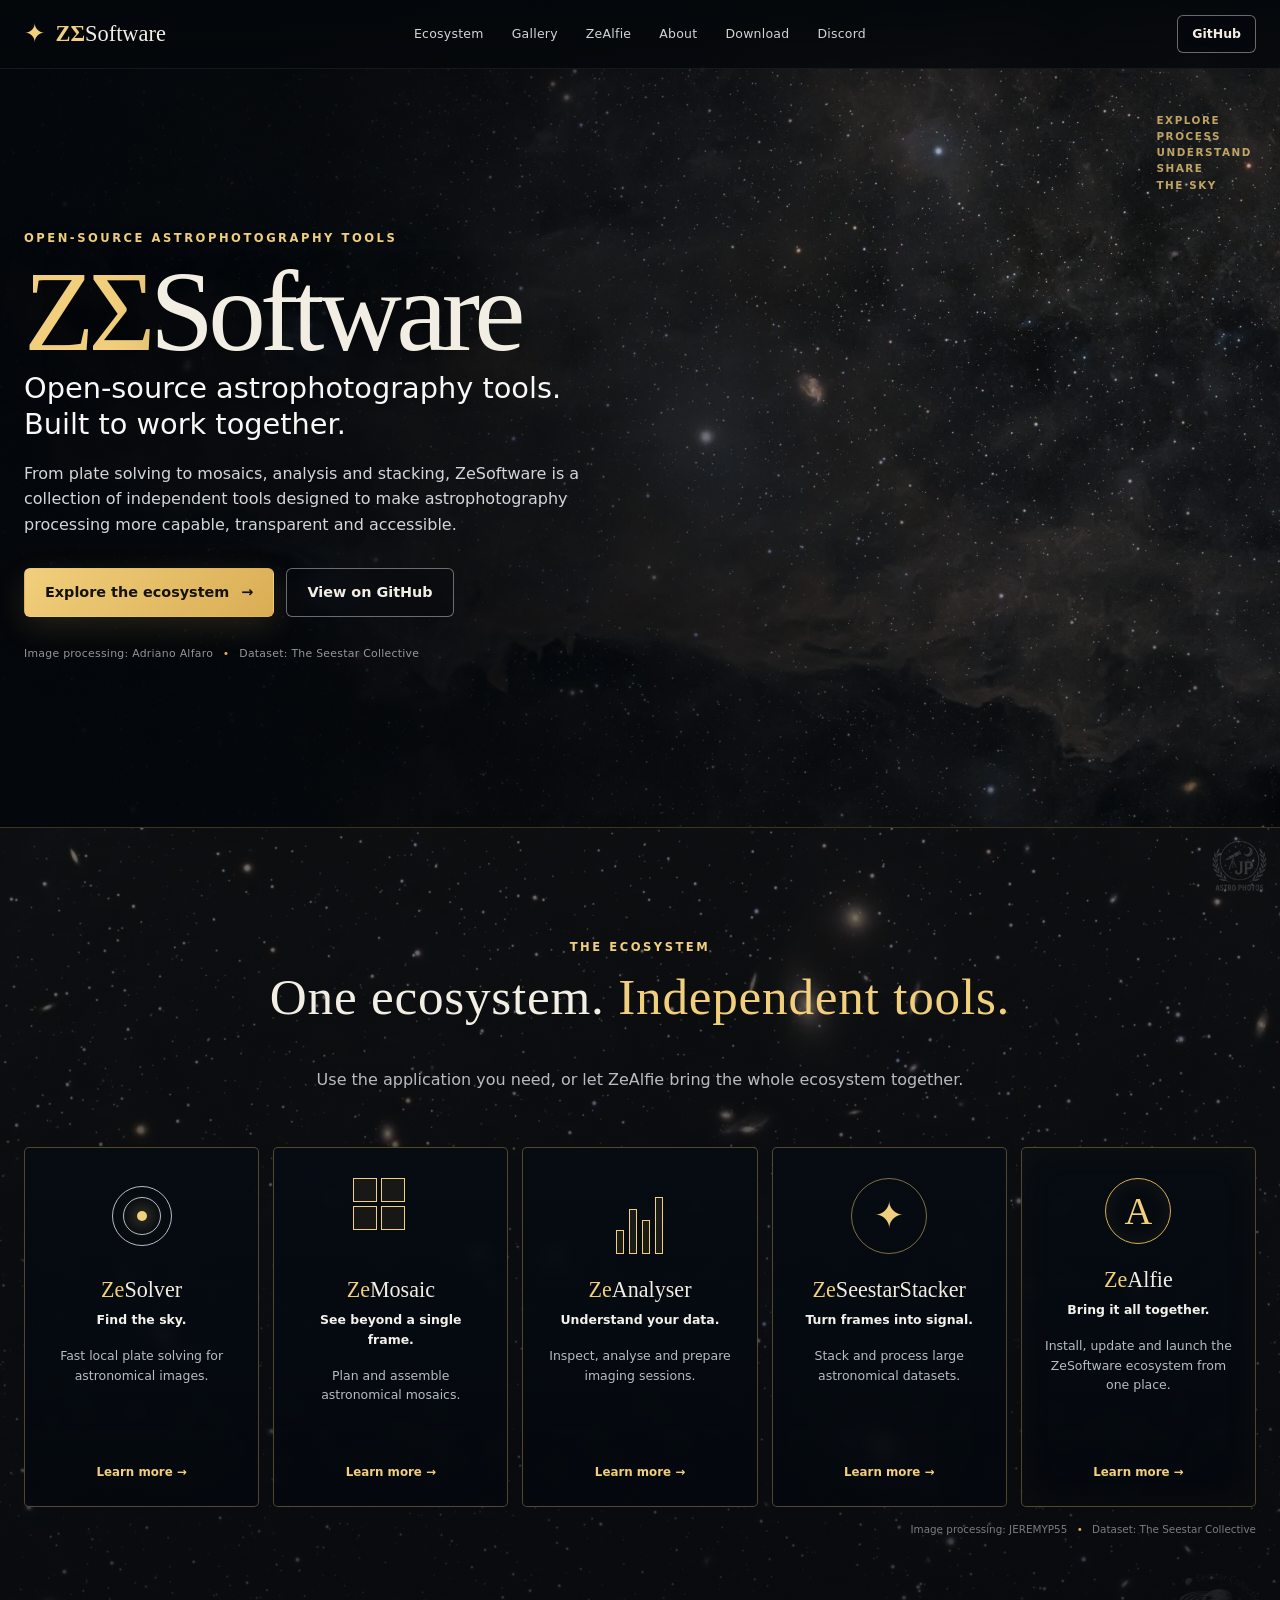
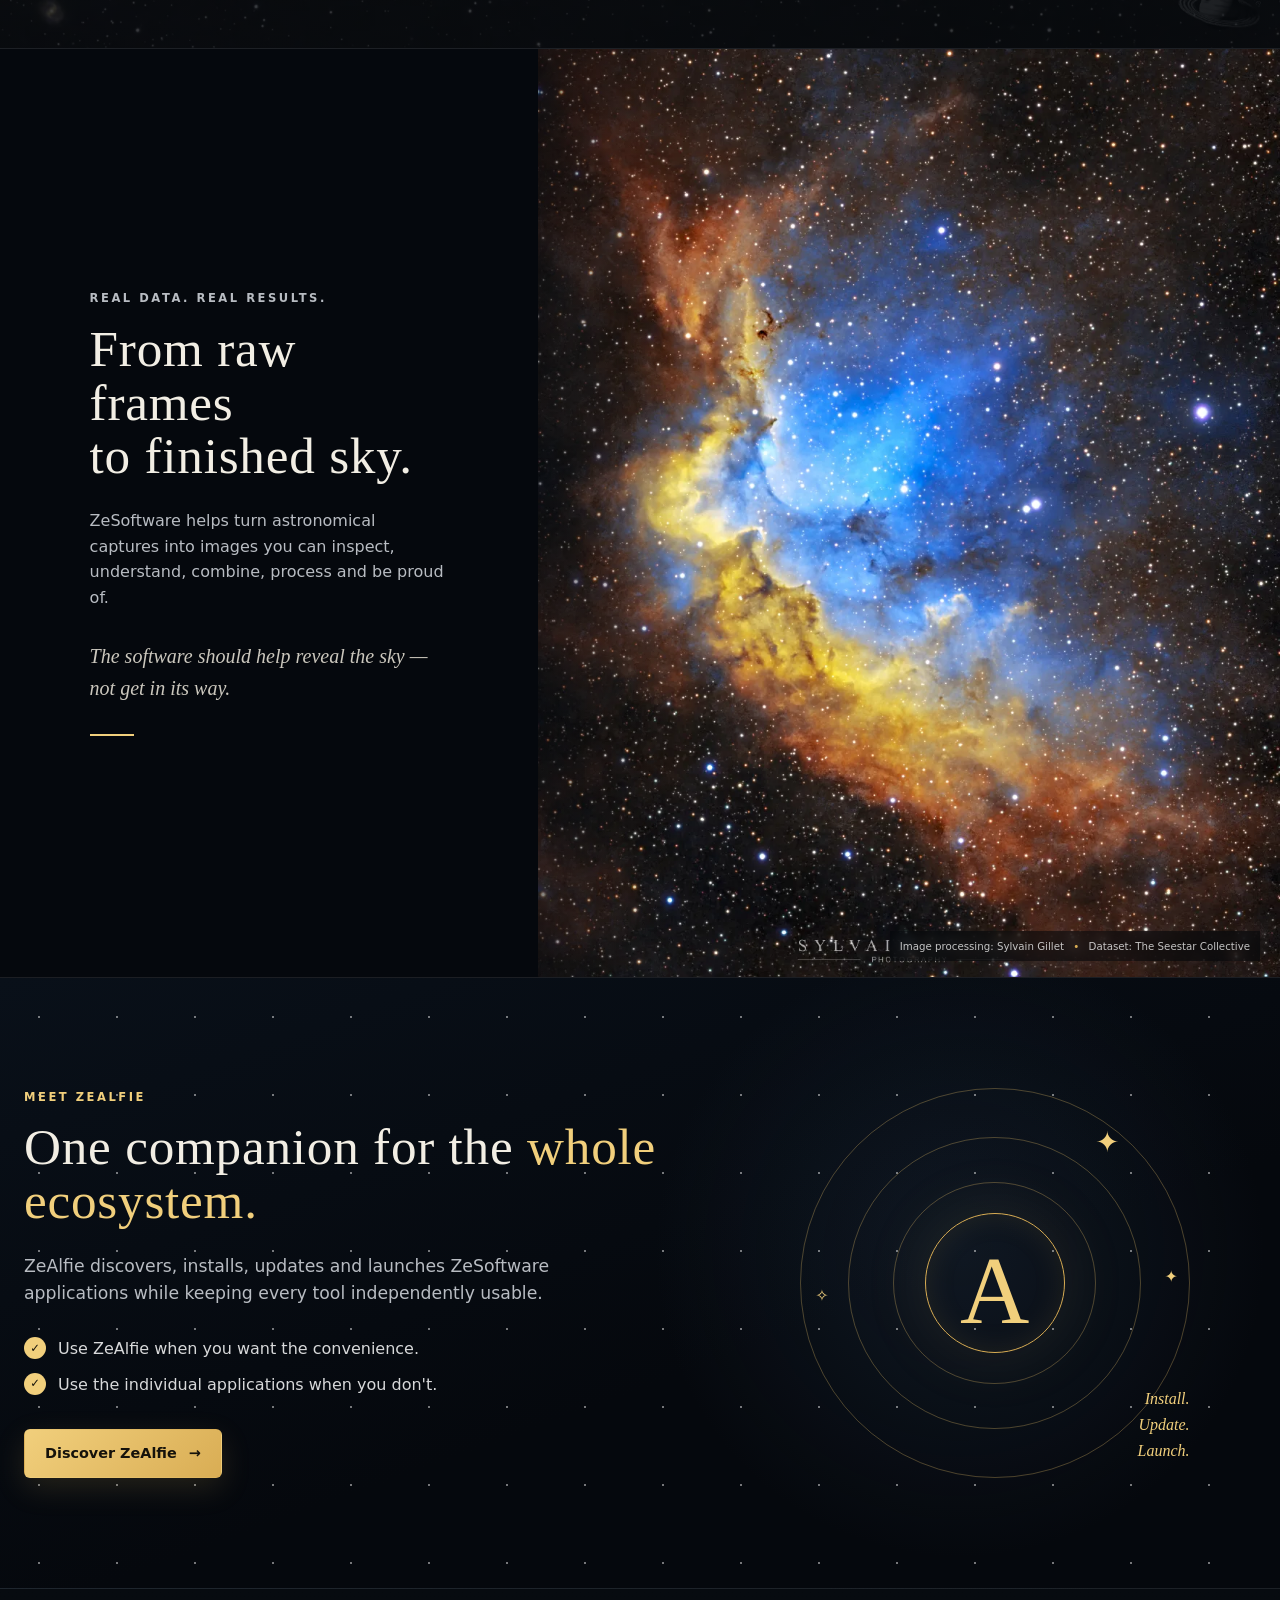
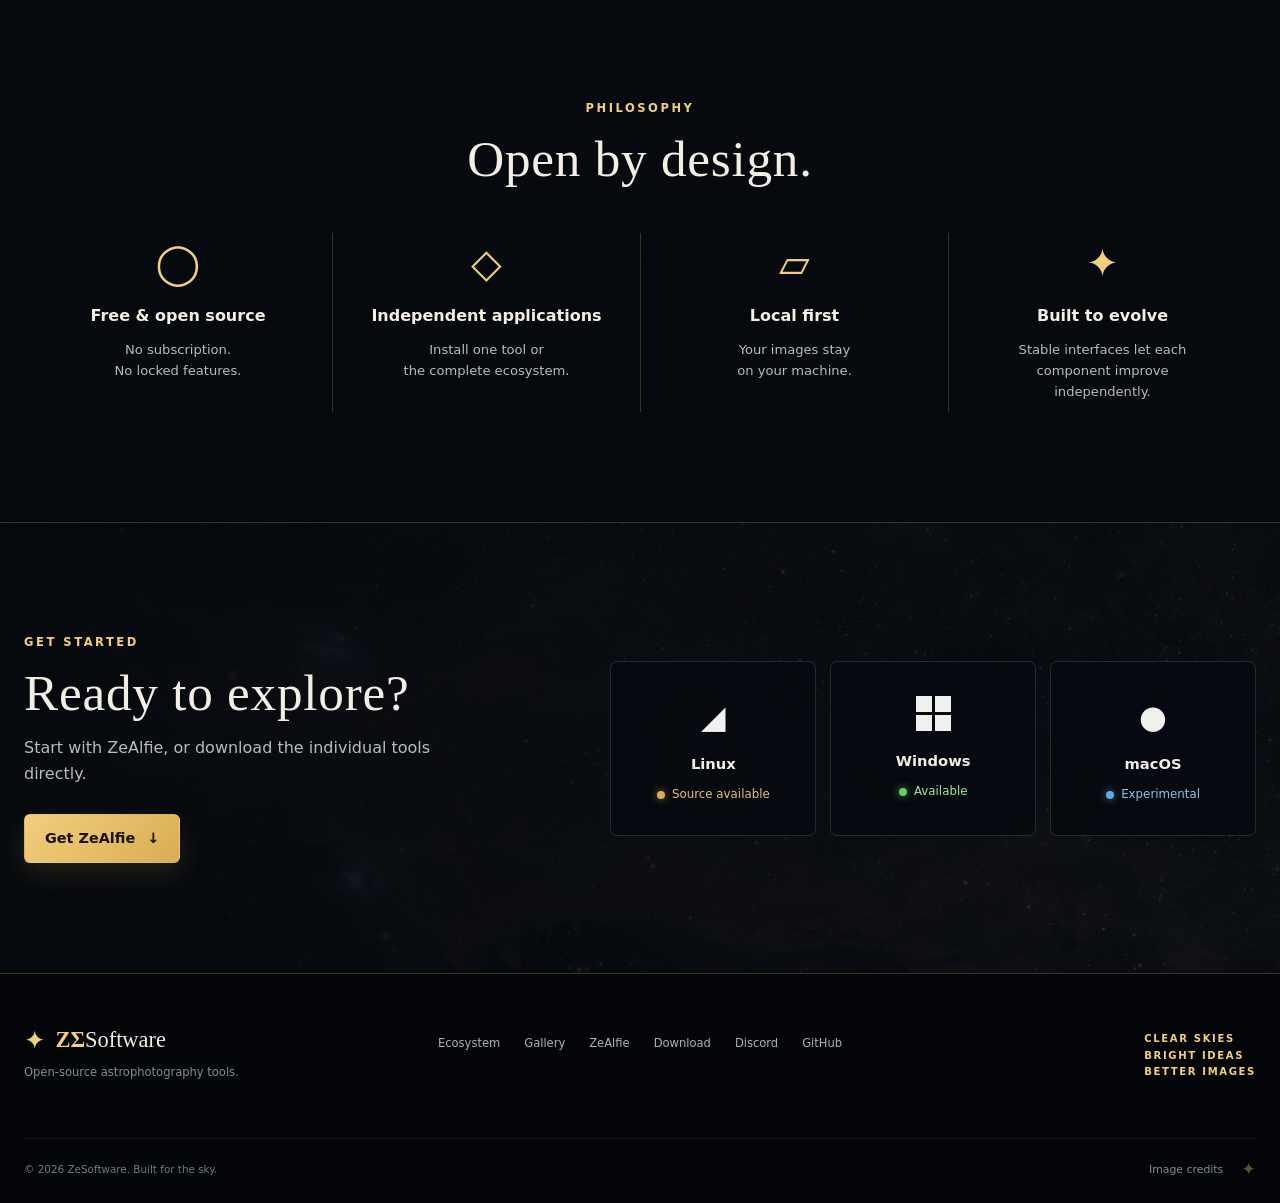
==== commit 9a1a1934: "site: add Discord community navigation" ====
--- a/index.html
+++ b/index.html
@@ -60,6 +60,13 @@
             <a href="#zealfie">ZeAlfie</a>
             <a href="#principles">About</a>
             <a href="#download">Download</a>
+            <a
+                href="https://discord.gg/ySc5UgTtxE"
+                target="_blank"
+                rel="noopener noreferrer"
+            >
+                Discord
+            </a>
         </nav>
 
         <a
@@ -576,6 +583,13 @@
             <a href="#zealfie">ZeAlfie</a>
             <a href="#download">Download</a>
             <a
+                href="https://discord.gg/ySc5UgTtxE"
+                target="_blank"
+                rel="noopener noreferrer"
+            >
+                Discord
+            </a>
+            <a
                 href="https://github.com/tinystork"
                 target="_blank"
                 rel="noopener noreferrer"
@@ -728,5 +742,3 @@
 
 </body>
 </html>
-
-
